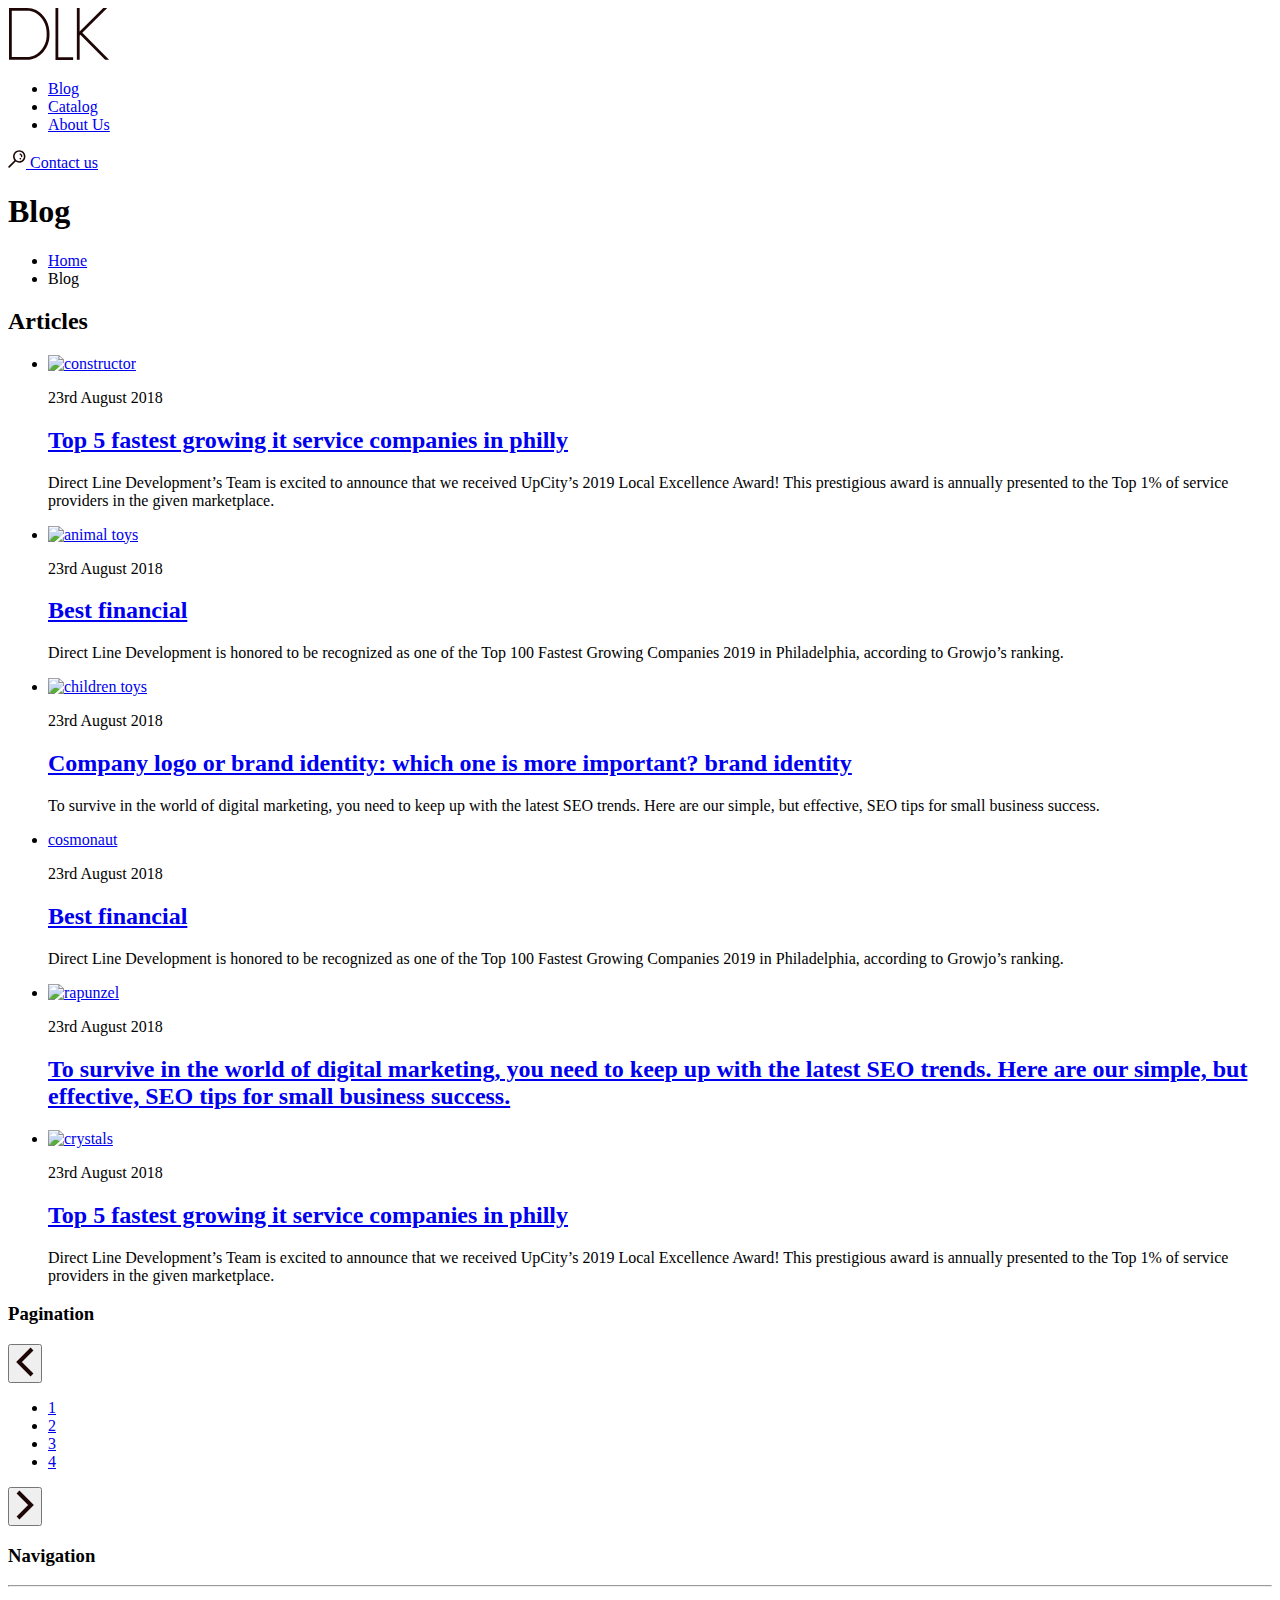
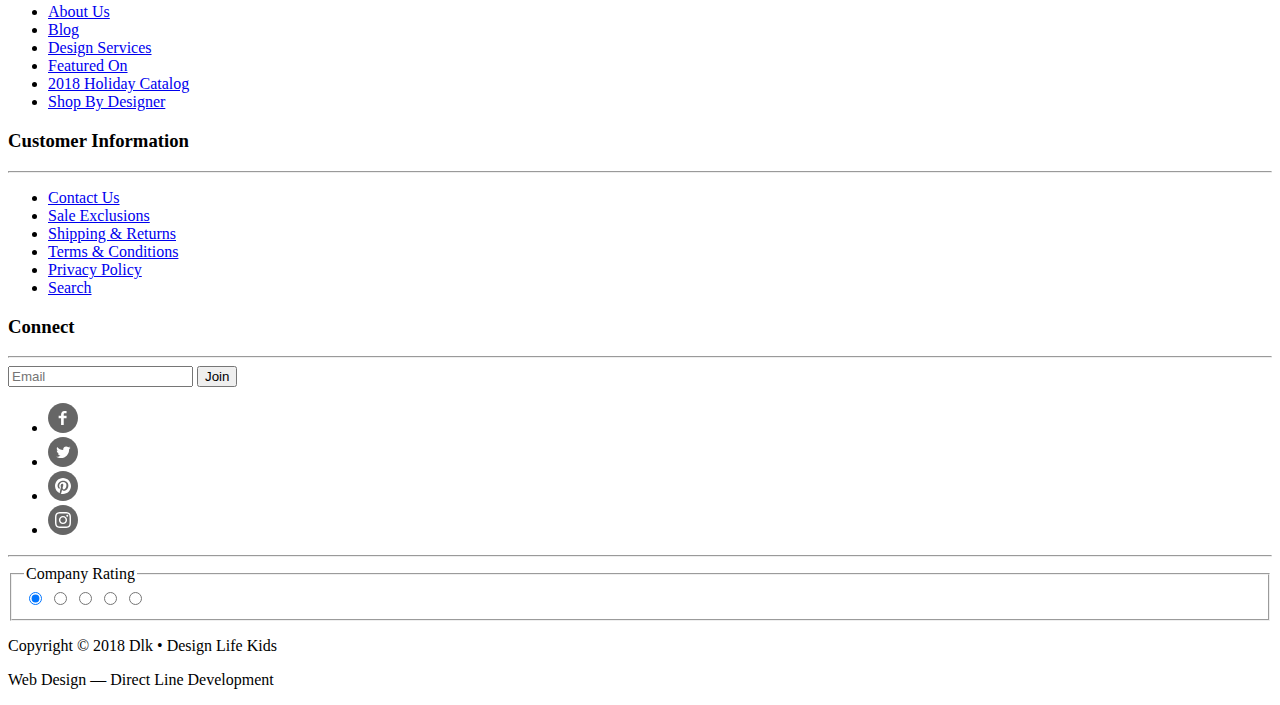
==== pages/blog.html @ 7eba1610 "дз4" ====
<!DOCTYPE html>
<html lang="en">
  <head>
    <meta charset="UTF-8" />
    <meta http-equiv="X-UA-Compatible" content="IE=edge" />
    <title>Project</title>
  </head>
  <body>
    <header class="header">
      <a href="../index.html"> 
        <svg width="102" height="52" viewBox="0 0 102 52" fill="none" xmlns="http://www.w3.org/2000/svg">
        <path fill-rule="evenodd" clip-rule="evenodd" d="M0.997559 0H19.1259C32.1442 0 41.4377 12.3713 41.4377 24.0356V27.7332C41.4377 39.3974 32.1442 51.7689 19.1259 51.7689H0.997559V0ZM38.6487 24.0356C38.6487 13.5132 30.2391 2.77333 19.1259 2.77333H3.78653V48.9956H19.1259C30.2391 48.9956 38.6487 38.2557 38.6487 27.7333V24.0356Z" fill="#1E0606"/>
        <path d="M47.4805 0H50.2694V49.2267H65.144V52H47.4805V0Z" fill="#1E0606"/>
        <path d="M68.8626 0V51.7689H71.6516V27.3833L72.3362 26.7025L97.1676 51.7689H101.083L74.3083 24.7414L99.1893 0H95.2451L71.6516 23.4612V0H68.8626Z" fill="#1E0606"/>
        </svg>
      </a>
      <nav>
        <ul>
          <li>
            <a href="../pages/blog.html">Blog</a>
          </li>
          <li>
            <a href="../pages/catalog.html">Catalog</a>
          </li>
          <li>
            <a href="#">About Us</a>
          </li>
        </ul>
      </nav>
      <a href="#" class="search__btn" aria-label="search">
        <svg width="18" height="18" viewBox="0 0 18 18" fill="none" xmlns="http://www.w3.org/2000/svg">
          <path d="M11.2614 0.26001C7.83851 0.26001 5.05615 3.08001 5.05615 6.52001C5.05615 7.98001 5.55657 9.30002 6.37727 10.38L0.492277 16.32C0.151988 16.68 0.151988 17.24 0.492277 17.58C0.67243 17.76 0.892618 17.84 1.1128 17.84C1.35301 17.84 1.57319 17.76 1.75334 17.58L7.63834 11.62C8.65921 12.36 9.90026 12.78 11.2414 12.78C14.6643 12.78 17.4467 9.96001 17.4467 6.52001C17.4667 3.06001 14.6843 0.26001 11.2614 0.26001ZM11.2614 11.2C8.71926 11.2 6.65751 9.10001 6.65751 6.52001C6.65751 3.94001 8.71926 1.84001 11.2614 1.84001C13.8036 1.84001 15.8653 3.94001 15.8653 6.52001C15.8653 9.10001 13.8036 11.2 11.2614 11.2ZM14.364 6.60001C14.324 6.94001 14.0238 7.20001 13.6835 7.20001C13.6434 7.20001 13.6234 7.20001 13.5834 7.20001C13.2031 7.14001 12.9428 6.80001 12.9829 6.42001C13.123 5.38001 11.962 4.84001 11.902 4.82001C11.5617 4.66001 11.4015 4.24001 11.5617 3.90001C11.7218 3.56001 12.1221 3.40001 12.4825 3.54001C12.5625 3.56001 14.6443 4.52001 14.364 6.60001ZM12.9028 8.12001C13.0429 8.26001 13.143 8.48002 13.143 8.68002C13.143 8.90002 13.0629 9.10001 12.9028 9.24002C12.7627 9.38002 12.5425 9.48002 12.3423 9.48002C12.1422 9.48002 11.922 9.40001 11.7819 9.24002C11.6417 9.10001 11.5417 8.88002 11.5417 8.68002C11.5417 8.48002 11.6217 8.26001 11.7819 8.12001C11.922 7.98001 12.1422 7.88002 12.3423 7.88002C12.5425 7.88002 12.7427 7.96001 12.9028 8.12001Z" fill="#1E0606"/>
        </svg>
      </a>
      <a class="nav__contact" href="../pages/contactUs.html">Contact us</a>
    </header>
    <main>
      <section>
        <h1>Blog</h1>
        <ul class="">
          <li><a href="../index.html">Home</a></li>
          <li>Blog</li>
        </ul>
      </section>
    <section class="">
      <h2>Аrticles</h2>
      <ul>
        <li>
          <a href="#"><img src="../static/img/toyConstructor.jpg" alt="constructor"></a>
          <p>23rd August 2018</p>
          <a href="#"><h2>Top 5 fastest growing it service companies in philly</h2></a>
          <p>Direct Line Development’s Team is excited to announce that we received UpCity’s 2019 Local Excellence Award! This prestigious award is annually presented to the Top 1% of service providers in the given marketplace.</p>
        </li>
        <li>
          <a href="#"><img src="../static/img/animalToys.jpg" alt="animal toys"></a>
          <p>23rd August 2018</p>
          <a href="#"><h2>Best financial</h2></a>
          <p>Direct Line Development is honored to be recognized as one of the Top 100 Fastest Growing Companies 2019 in Philadelphia, according to Growjo’s ranking.</p>
        </li>
        <li>
          <a href="#"><img src="../static/img/childrenToys.jpg" alt="children toys"></a>
          <p>23rd August 2018</p>
          <a href="#"><h2>Company logo or brand identity: which one is more important? brand identity</h2></a>
          <p>To survive in the world of digital marketing, you need to keep up with the latest SEO trends. Here are our simple, but effective, SEO tips for small business success.</p>
        </li>
        <li>
          <a href="#"><img src="../static/img/cosmonautToys.jpg" alt="">cosmonaut</a>
          <p>23rd August 2018</p>
          <a href="#"><h2>Best financial</h2></a>
          <p>Direct Line Development is honored to be recognized as one of the Top 100 Fastest Growing Companies 2019 in Philadelphia, according to Growjo’s ranking.</p>
        </li>
        <li>
          <a href="#"><img src="../static/img/rapunzel.jpg" alt="rapunzel"></a>
          <p>23rd August 2018</p>
          <a href="#"><h2>To survive in the world of digital marketing, you need to keep up with the latest SEO trends. Here are our simple, but effective, SEO tips for small business success.</h2></a>
          <p></p>
        </li>
        <li>
          <a href="#"><img src="../static/img/crystals.jpg" alt="crystals"></a>
          <p>23rd August 2018</p>
          <a href="#"><h2>Top 5 fastest growing it service companies in philly</h2></a>
          <p>Direct Line Development’s Team is excited to announce that we received UpCity’s 2019 Local Excellence Award! This prestigious award is annually presented to the Top 1% of service providers in the given marketplace.</p>
        </li>
      </ul>
    </section>
    <section class="pagination">
      <h3>Pagination</h3>
      <button type="button">
        <svg
          height="30"
          viewBox="0 0 18 30"
          fill="none" xmlns="http://www.w3.org/2000/svg">
          <path d="M16 2L3 15L16 28" stroke="#1E0606" stroke-width="4" />
        </svg>
      </button>
      <ul>
        <li><a href="#">1</a></li>
        <li><a href="#">2</a></li>
        <li><a href="#">3</a></li>
        <li><a href="#">4</a></li>
      </ul>
      <button type="button">
        <svg
          width="18"
          height="30"
          viewBox="0 0 18 30"
          fill="none"
          xmlns="http://www.w3.org/2000/svg">
          <path d="M2 2L15 15L2 28" stroke="#1E0606" stroke-width="4" />
        </svg>
      </button>
    </section>
    </main>
    <footer>
      <section>
        <h3>Navigation</h3>
        <hr />
        <ul>
          <li><a href="#">About Us</a></li>
          <li><a href="#">Blog</a></li>
          <li><a href="#">Design Services</a></li>
          <li><a href="#">Featured On</a></li>
          <li><a href="#">2018 Holiday Catalog</a></li>
          <li><a href="#">Shop By Designer</a></li>
        </ul>
      </section>
      <section>
        <h3>Customer Information</h3>
        <hr />
        <ul>
          <li><a href="#">Contact Us</a></li>
          <li><a href="#">Sale Exclusions</a></li>
          <li><a href="#">Shipping & Returns</a></li>
          <li><a href="#">Terms & Conditions</a></li>
          <li><a href="#">Privacy Policy</a></li>
          <li><a href="#">Search</a></li>
        </ul>
      </section>
      <section>
        <h3>Connect</h3>
        <hr />
        <form action="#">
          <input type="text" placeholder="Email" />
          <input type="submit" value="Join" />
        </form>
        <ul>
          <li>
            <a href="https://facebook.com/">
              <svg width="30" height="30" viewBox="0 0 30 30" fill="none" xmlns="http://www.w3.org/2000/svg">
              <path fill-rule="evenodd" clip-rule="evenodd" d="M0 15C0 6.71573 6.71573 0 15 0C23.2843 0 30 6.71573 30 15C30 23.2843 23.2843 30 15 30C6.71573 30 0 23.2843 0 15Z" fill="#666666"/>
              <path fill-rule="evenodd" clip-rule="evenodd" d="M18.5527 10.3672H16.2967C16.0307 10.3672 15.7337 10.7172 15.7337 11.1852V12.8142H18.5527V15.1352H15.7337V22.1052H13.0707V15.1352H10.6577V12.8142H13.0707V11.4472C13.0707 9.48823 14.4317 7.89423 16.2967 7.89423H18.5527V10.3672Z" fill="white"/>
            </svg>
            </a>
          </li>
          <li>
            <a href="https://twitter.com/">
              <svg width="30" height="30" viewBox="0 0 30 30" fill="none" xmlns="http://www.w3.org/2000/svg">
              <path fill-rule="evenodd" clip-rule="evenodd" d="M0 15C0 6.71573 6.71573 0 15 0C23.2843 0 30 6.71573 30 15C30 23.2843 23.2843 30 15 30C6.71573 30 0 23.2843 0 15Z" fill="#666666"/>
              <path fill-rule="evenodd" clip-rule="evenodd" d="M21.1006 12.2891C21.1056 12.4161 21.1096 12.5431 21.1096 12.6721C21.1096 16.5761 18.1366 21.0781 12.7026 21.0781C11.0346 21.0781 9.48058 20.5881 8.17358 19.7501C8.40658 19.7771 8.64158 19.7911 8.87958 19.7911C10.2636 19.7911 11.5376 19.3181 12.5486 18.5251C11.2556 18.5021 10.1656 17.6481 9.78758 16.4751C9.96858 16.5101 10.1546 16.5271 10.3446 16.5271C10.6136 16.5271 10.8746 16.4921 11.1226 16.4241C9.77158 16.1521 8.75158 14.9591 8.75158 13.5271V13.4901C9.15058 13.7111 9.60758 13.8441 10.0916 13.8591C9.29858 13.3301 8.77758 12.4261 8.77758 11.4001C8.77758 10.8591 8.92258 10.3521 9.17658 9.91612C10.6326 11.7031 12.8106 12.8791 15.2656 13.0021C15.2156 12.7851 15.1906 12.5601 15.1906 12.3281C15.1906 10.6971 16.5126 9.37512 18.1446 9.37512C18.9936 9.37512 19.7616 9.73212 20.2996 10.3071C20.9736 10.1761 21.6056 9.93012 22.1766 9.59012C21.9556 10.2811 21.4886 10.8591 20.8766 11.2251C21.4746 11.1541 22.0446 10.9961 22.5756 10.7601C22.1776 11.3521 21.6776 11.8731 21.1006 12.2891Z" fill="white"/>
            </svg>
              </a>
          </li>
          <li>
            <a href="https://ru.pinterest.com/">
              <svg width="30" height="30" viewBox="0 0 30 30" fill="none" xmlns="http://www.w3.org/2000/svg">
              <path fill-rule="evenodd" clip-rule="evenodd" d="M0 15C0 6.71573 6.71573 0 15 0C23.2843 0 30 6.71573 30 15C30 23.2843 23.2843 30 15 30C6.71573 30 0 23.2843 0 15Z" fill="#666666"/>
              <path fill-rule="evenodd" clip-rule="evenodd" d="M15.0005 7C10.5825 7 7 10.5816 7 15.0005C7 18.2754 8.97001 21.0902 11.7896 22.3273C11.767 21.7694 11.7858 21.0977 11.9279 20.49C12.0821 19.8408 12.9571 16.1313 12.9571 16.1313C12.9571 16.1313 12.7021 15.6205 12.7021 14.865C12.7021 13.6796 13.3898 12.7943 14.245 12.7943C14.9722 12.7943 15.3241 13.3409 15.3241 13.9957C15.3241 14.7267 14.8575 15.8208 14.6176 16.8341C14.4172 17.6836 15.0428 18.3751 15.8801 18.3751C17.3957 18.3751 18.4165 16.4286 18.4165 14.1218C18.4165 12.3691 17.2358 11.0567 15.088 11.0567C12.6617 11.0567 11.1498 12.8658 11.1498 14.8866C11.1498 15.5847 11.3549 16.0758 11.6767 16.4559C11.8253 16.6318 11.8451 16.7014 11.7914 16.9027C11.7538 17.0486 11.6654 17.4042 11.6287 17.5444C11.5751 17.7466 11.4114 17.82 11.2288 17.7448C10.1102 17.2885 9.58999 16.0645 9.58999 14.6881C9.58999 12.4161 11.5064 9.68972 15.3072 9.68972C18.3619 9.68972 20.3724 11.9015 20.3724 14.2732C20.3724 17.4117 18.6282 19.7562 16.0551 19.7562C15.1924 19.7562 14.3795 19.2895 14.1011 18.7599C14.1011 18.7599 13.6363 20.6029 13.5385 20.9585C13.3691 21.5747 13.037 22.1919 12.7332 22.6717C13.4529 22.8843 14.213 23 15.0005 23C19.4184 23 23 19.4184 23 15.0005C23 10.5816 19.4184 7 15.0005 7Z" fill="white"/>
            </svg>
              </a>
          </li>
          <li>
            <a href="https://instagram.com/">
              <svg width="30" height="30" viewBox="0 0 30 30" fill="none" xmlns="http://www.w3.org/2000/svg">
              <path fill-rule="evenodd" clip-rule="evenodd" d="M0 15C0 6.71573 6.71573 0 15 0C23.2843 0 30 6.71573 30 15C30 23.2843 23.2843 30 15 30C6.71573 30 0 23.2843 0 15Z" fill="#666666"/>
              <path fill-rule="evenodd" clip-rule="evenodd" d="M15 7C12.8273 7 12.5549 7.0092 11.7016 7.04813C10.8501 7.08697 10.2686 7.22223 9.7597 7.42C9.23363 7.62443 8.7875 7.89797 8.3427 8.3427C7.89797 8.7875 7.62443 9.23363 7.42 9.7597C7.22223 10.2686 7.08697 10.8501 7.04813 11.7016C7.0092 12.5549 7 12.8273 7 15C7 17.1727 7.0092 17.4451 7.04813 18.2984C7.08697 19.1499 7.22223 19.7314 7.42 20.2403C7.62443 20.7664 7.89797 21.2125 8.3427 21.6573C8.7875 22.102 9.23363 22.3756 9.7597 22.58C10.2686 22.7778 10.8501 22.913 11.7016 22.9519C12.5549 22.9908 12.8273 23 15 23C17.1727 23 17.4451 22.9908 18.2984 22.9519C19.1499 22.913 19.7314 22.7778 20.2403 22.58C20.7664 22.3756 21.2125 22.102 21.6573 21.6573C22.102 21.2125 22.3756 20.7664 22.58 20.2403C22.7778 19.7314 22.913 19.1499 22.9519 18.2984C22.9908 17.4451 23 17.1727 23 15C23 12.8273 22.9908 12.5549 22.9519 11.7016C22.913 10.8501 22.7778 10.2686 22.58 9.7597C22.3756 9.23363 22.102 8.7875 21.6573 8.3427C21.2125 7.89797 20.7664 7.62443 20.2403 7.42C19.7314 7.22223 19.1499 7.08697 18.2984 7.04813C17.4451 7.0092 17.1727 7 15 7ZM15 8.44143C17.1361 8.44143 17.3891 8.4496 18.2327 8.4881C19.0127 8.52367 19.4363 8.65397 19.7182 8.76353C20.0916 8.90867 20.3581 9.08203 20.638 9.362C20.918 9.6419 21.0913 9.9084 21.2365 10.2818C21.346 10.5637 21.4763 10.9873 21.5119 11.7673C21.5504 12.6109 21.5586 12.8639 21.5586 15C21.5586 17.1361 21.5504 17.3891 21.5119 18.2327C21.4763 19.0127 21.346 19.4363 21.2365 19.7182C21.0913 20.0916 20.918 20.3581 20.638 20.638C20.3581 20.918 20.0916 21.0913 19.7182 21.2365C19.4363 21.346 19.0127 21.4763 18.2327 21.5119C17.3892 21.5504 17.1363 21.5586 15 21.5586C12.8637 21.5586 12.6108 21.5504 11.7673 21.5119C10.9873 21.4763 10.5637 21.346 10.2818 21.2365C9.9084 21.0913 9.64193 20.918 9.36197 20.638C9.08207 20.3581 8.90867 20.0916 8.76353 19.7182C8.65397 19.4363 8.52367 19.0127 8.4881 18.2327C8.4496 17.3891 8.44143 17.1361 8.44143 15C8.44143 12.8639 8.4496 12.6109 8.4881 11.7673C8.52367 10.9873 8.65397 10.5637 8.76353 10.2818C8.90867 9.9084 9.08203 9.6419 9.36197 9.362C9.64193 9.08203 9.9084 8.90867 10.2818 8.76353C10.5637 8.65397 10.9873 8.52367 11.7673 8.4881C12.6109 8.4496 12.8639 8.44143 15 8.44143ZM10.8919 15C10.8919 12.7311 12.7311 10.8919 15 10.8919C17.2689 10.8919 19.1081 12.7311 19.1081 15C19.1081 17.2689 17.2689 19.1081 15 19.1081C12.7311 19.1081 10.8919 17.2689 10.8919 15ZM15 17.6667C13.5272 17.6667 12.3333 16.4728 12.3333 15C12.3333 13.5272 13.5272 12.3333 15 12.3333C16.4728 12.3333 17.6667 13.5272 17.6667 15C17.6667 16.4728 16.4728 17.6667 15 17.6667ZM19.2704 11.6896C19.8006 11.6896 20.2304 11.2598 20.2304 10.7296C20.2304 10.1994 19.8006 9.76957 19.2704 9.76957C18.7402 9.76957 18.3104 10.1994 18.3104 10.7296C18.3104 11.2598 18.7402 11.6896 19.2704 11.6896Z" fill="white"/>
            </svg>
              </a>
          </li>
        </ul>
      </section>
      <hr />
      <div>
        <fieldset class="rating"> 
        <legend>Company Rating</legend> 
        <input class="rating_input" type="radio" name="rating" id="rating-1" value="1"  checked>
        <label class="rating_star" for="rating-1" aria-label="ужасно"></label>

        <input class="rating_input" type="radio" name="rating" id="rating-2" value="2" >
        <label class="rating_star" for="rating-2" aria-label="плохо"></label>

        <input class="rating_input" type="radio" name="rating" id="rating-3" value="3" >
        <label class="rating_star" for="rating-3" aria-label="нормально"></label>

        <input class="rating_input" type="radio" name="rating" id="rating-4" value="4">
        <label class="rating_star" for="rating-4" aria-label="хорошо"></label>

        <input class="rating_input" type="radio" name="rating" id="rating-5" value="5">
        <label class="rating_star" for="rating-5" aria-label="отлично"></label>
      </fieldset>

        <p>Copyright © 2018 Dlk • Design Life Kids</p>
        <p>Web Design — Direct Line Development</p>
      </div>
    </footer>

  </body>
</html>
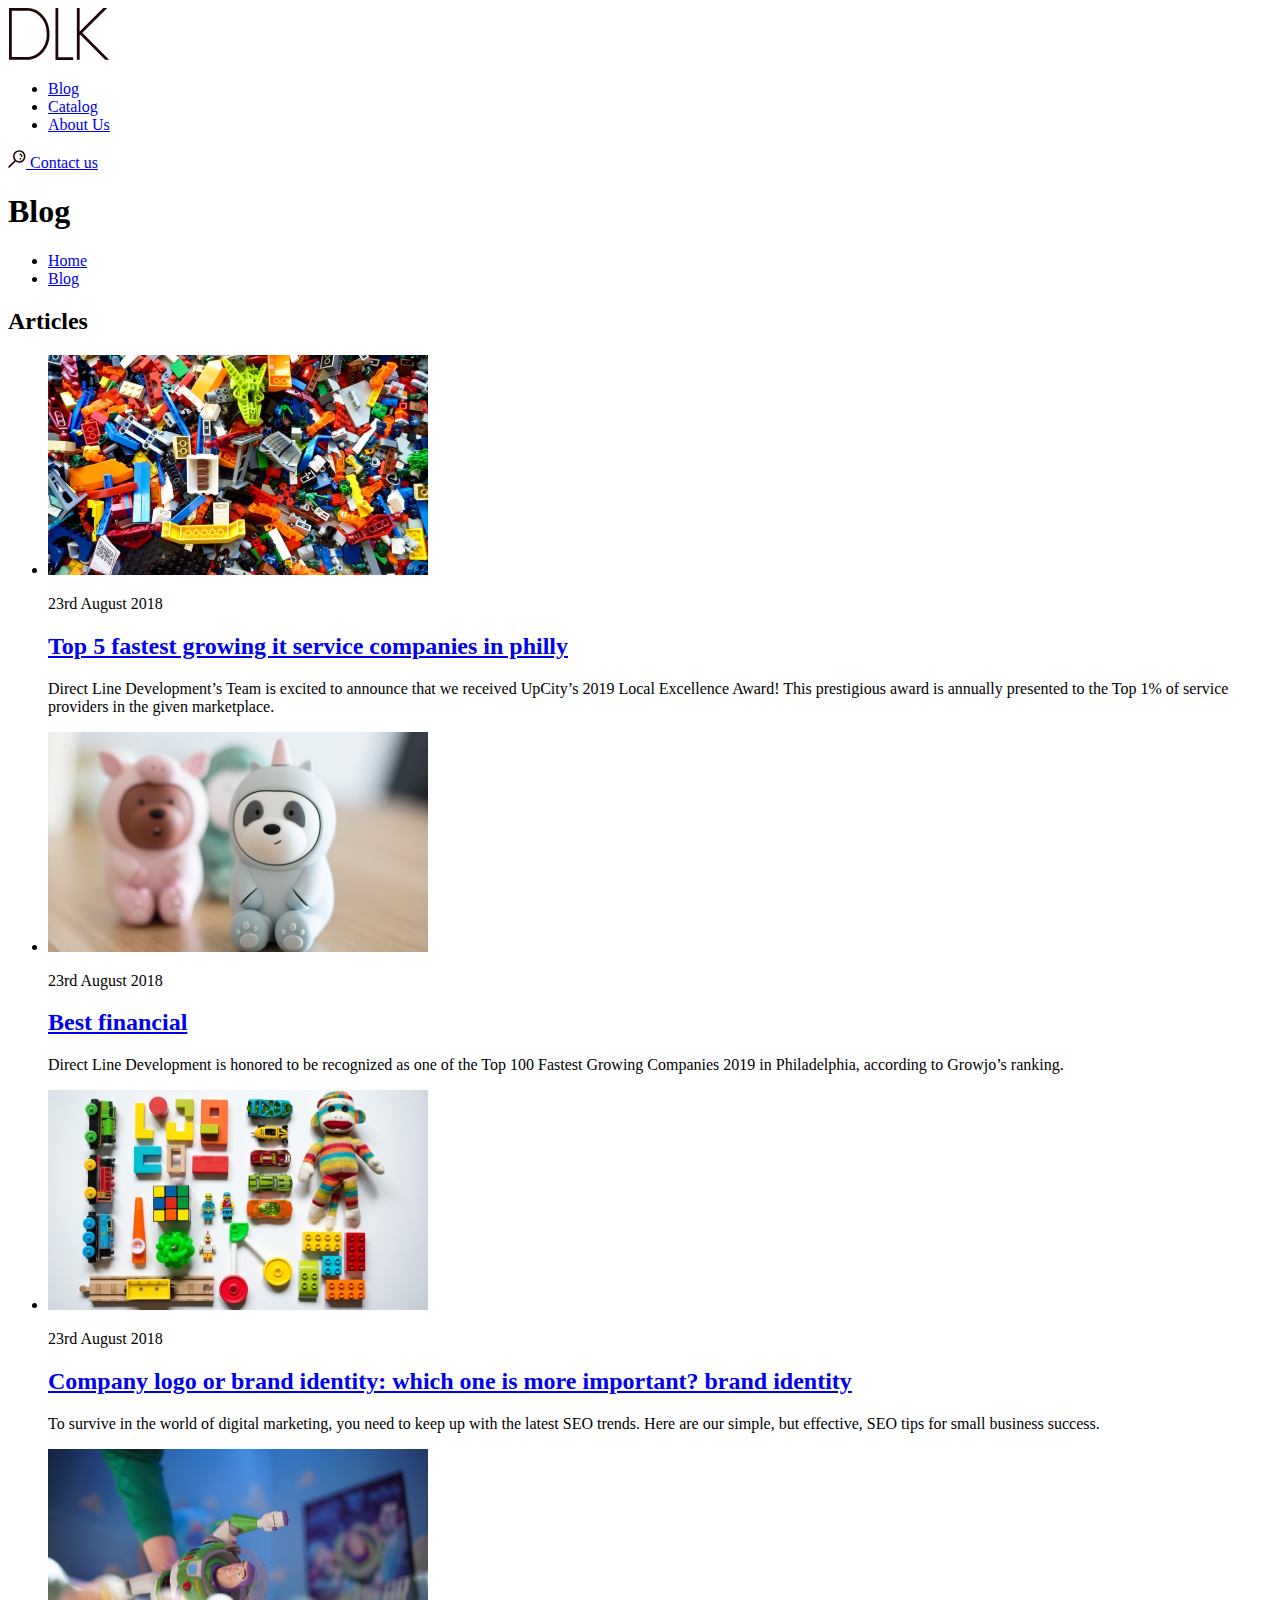
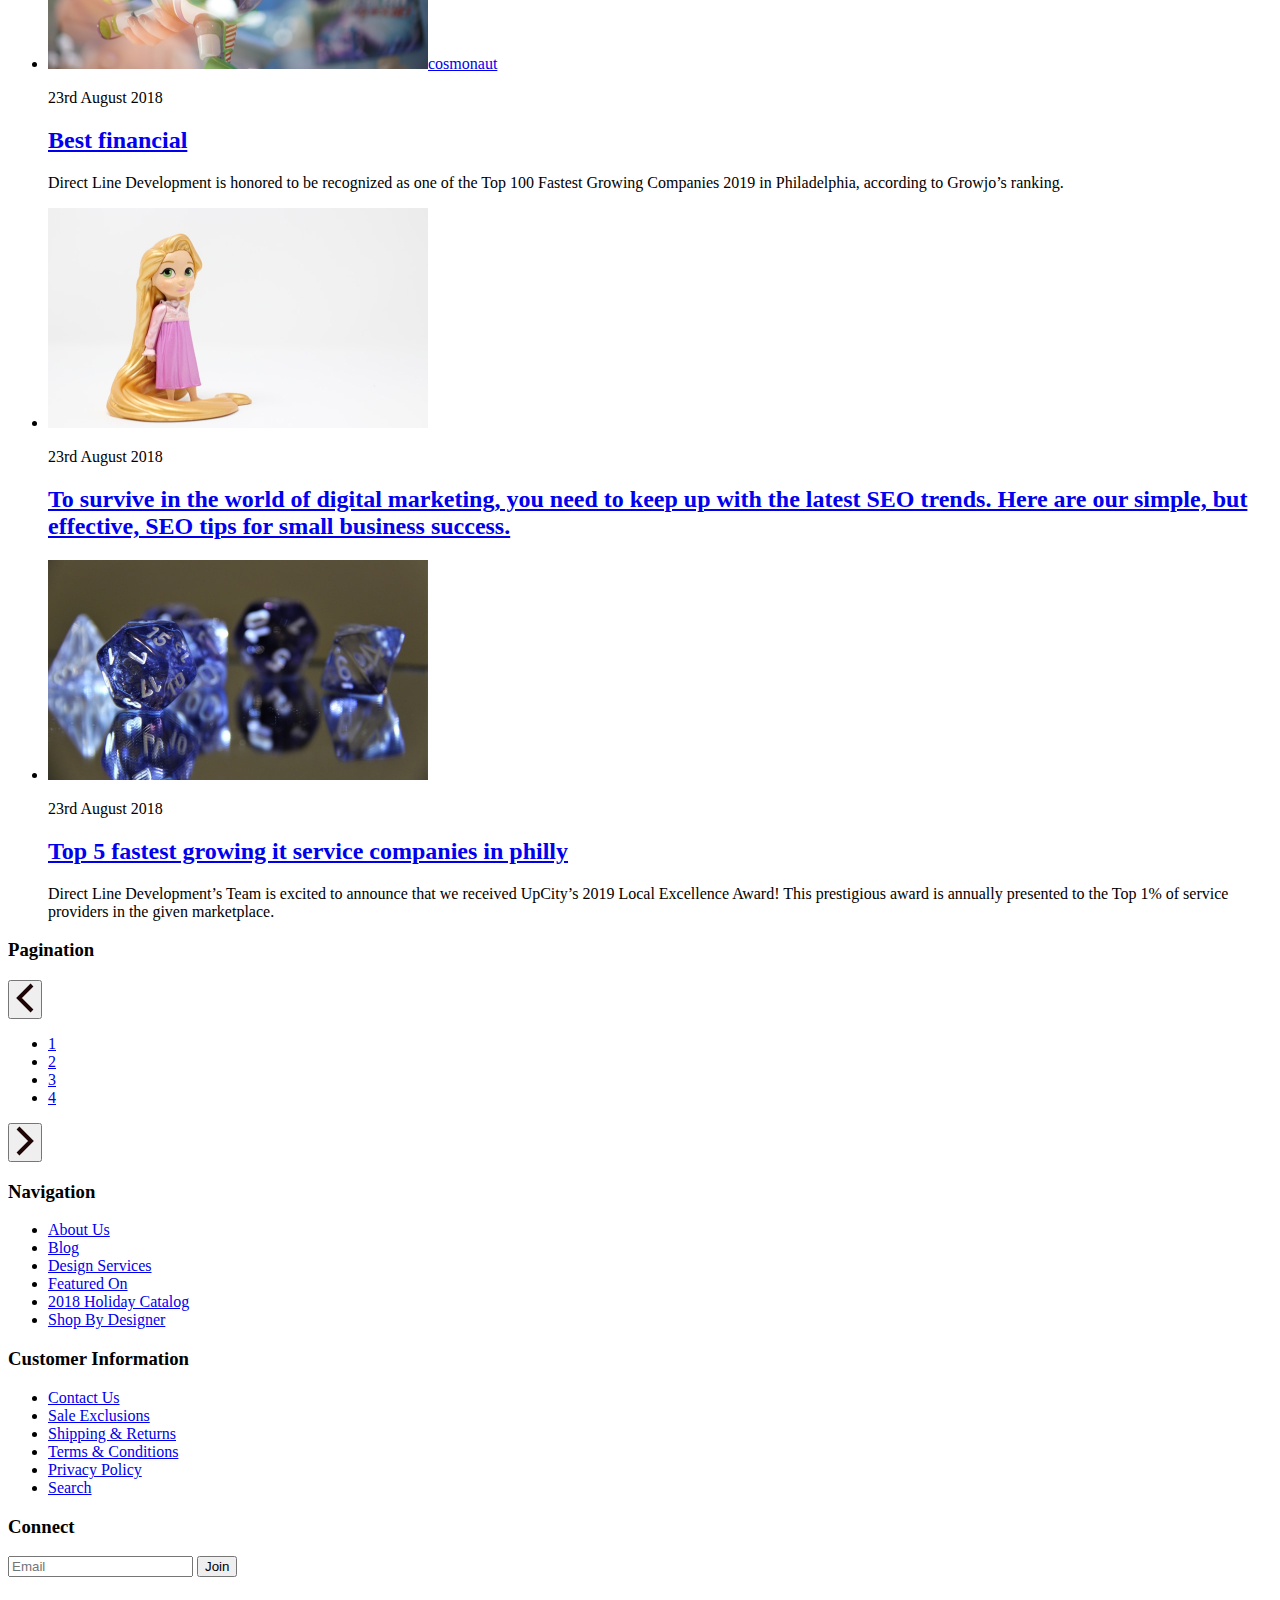
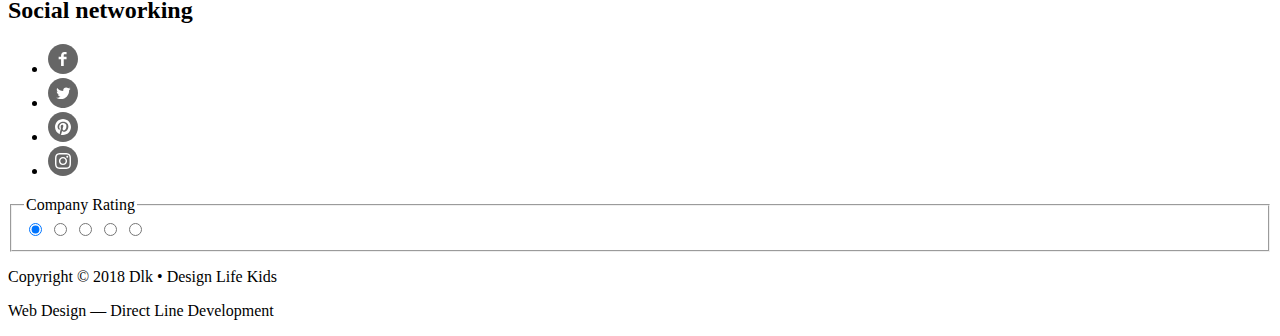
==== commit a10169a3: "Merge pull request #6 from krisPosashkova/main" ====
--- a/pages/blog.html
+++ b/pages/blog.html
@@ -39,7 +39,7 @@
         <h1>Blog</h1>
         <ul class="">
           <li><a href="../index.html">Home</a></li>
-          <li>Blog</li>
+          <li><a href="../pages/blog.html">Blog</a></li>
         </ul>
       </section>
     <section class="">
@@ -114,7 +114,6 @@
     <footer>
       <section>
         <h3>Navigation</h3>
-        <hr />
         <ul>
           <li><a href="#">About Us</a></li>
           <li><a href="#">Blog</a></li>
@@ -126,7 +125,6 @@
       </section>
       <section>
         <h3>Customer Information</h3>
-        <hr />
         <ul>
           <li><a href="#">Contact Us</a></li>
           <li><a href="#">Sale Exclusions</a></li>
@@ -138,11 +136,13 @@
       </section>
       <section>
         <h3>Connect</h3>
-        <hr />
         <form action="#">
           <input type="text" placeholder="Email" />
-          <input type="submit" value="Join" />
+          <button type="submit" name="submit_button" value="Join">Join</button>
         </form>
+      </section>
+      <section>
+        <h2>Social networking</h2>
         <ul>
           <li>
             <a href="https://facebook.com/">
@@ -178,7 +178,6 @@
           </li>
         </ul>
       </section>
-      <hr />
       <div>
         <fieldset class="rating"> 
         <legend>Company Rating</legend> 
@@ -197,11 +196,9 @@
         <input class="rating_input" type="radio" name="rating" id="rating-5" value="5">
         <label class="rating_star" for="rating-5" aria-label="отлично"></label>
       </fieldset>
-
         <p>Copyright © 2018 Dlk • Design Life Kids</p>
         <p>Web Design — Direct Line Development</p>
       </div>
     </footer>
-
   </body>
 </html>
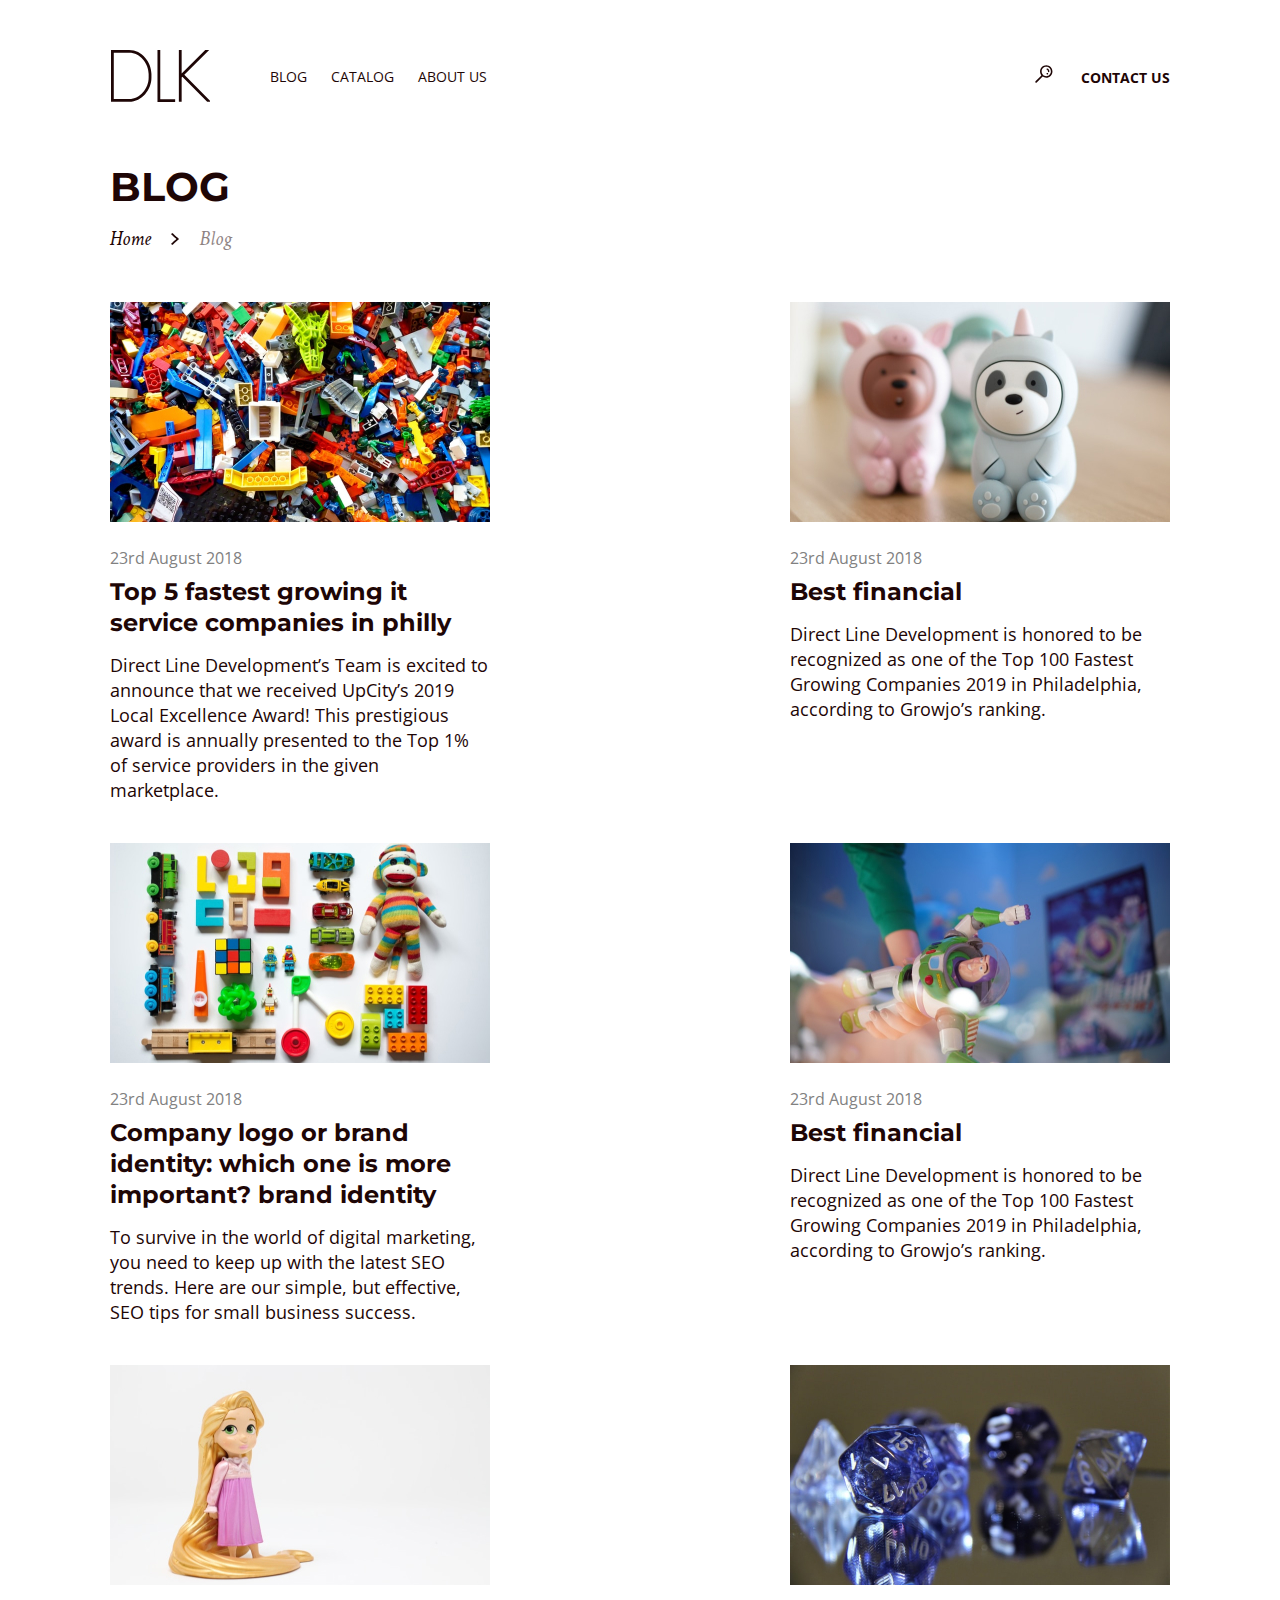
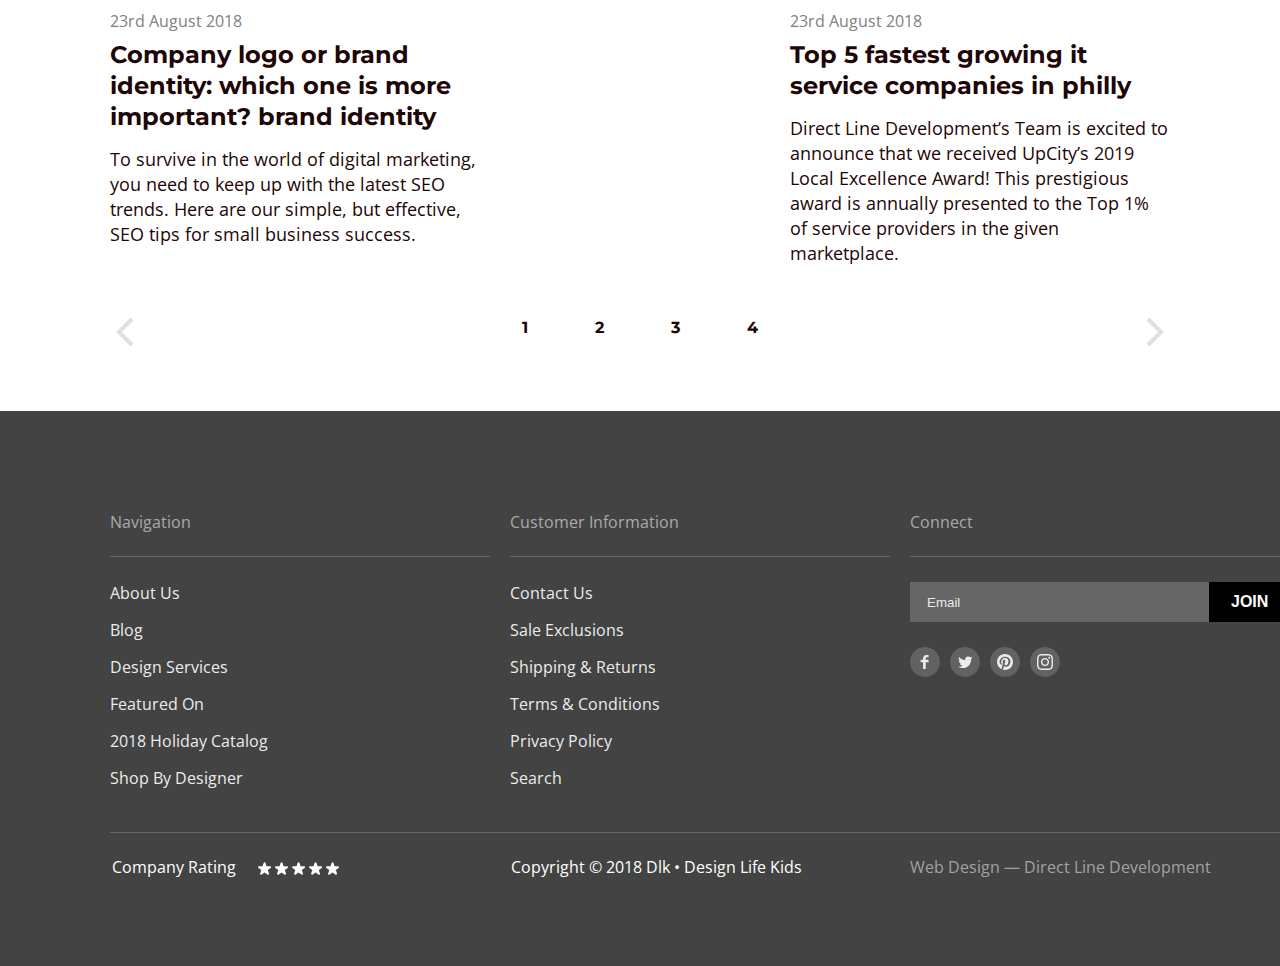
==== commit ff5fb1cd: "Дз8" ====
--- a/pages/blog.html
+++ b/pages/blog.html
@@ -1,204 +1,276 @@
 <!DOCTYPE html>
 <html lang="en">
-  <head>
-    <meta charset="UTF-8" />
-    <meta http-equiv="X-UA-Compatible" content="IE=edge" />
-    <title>Project</title>
-  </head>
-  <body>
-    <header class="header">
-      <a href="../index.html"> 
-        <svg width="102" height="52" viewBox="0 0 102 52" fill="none" xmlns="http://www.w3.org/2000/svg">
-        <path fill-rule="evenodd" clip-rule="evenodd" d="M0.997559 0H19.1259C32.1442 0 41.4377 12.3713 41.4377 24.0356V27.7332C41.4377 39.3974 32.1442 51.7689 19.1259 51.7689H0.997559V0ZM38.6487 24.0356C38.6487 13.5132 30.2391 2.77333 19.1259 2.77333H3.78653V48.9956H19.1259C30.2391 48.9956 38.6487 38.2557 38.6487 27.7333V24.0356Z" fill="#1E0606"/>
-        <path d="M47.4805 0H50.2694V49.2267H65.144V52H47.4805V0Z" fill="#1E0606"/>
-        <path d="M68.8626 0V51.7689H71.6516V27.3833L72.3362 26.7025L97.1676 51.7689H101.083L74.3083 24.7414L99.1893 0H95.2451L71.6516 23.4612V0H68.8626Z" fill="#1E0606"/>
-        </svg>
-      </a>
-      <nav>
-        <ul>
-          <li>
-            <a href="../pages/blog.html">Blog</a>
-          </li>
-          <li>
-            <a href="../pages/catalog.html">Catalog</a>
-          </li>
-          <li>
-            <a href="#">About Us</a>
-          </li>
+<head>
+  <meta charset="UTF-8" />
+  <meta http-equiv="X-UA-Compatible" content="IE=edge" />
+  <link rel="preconnect" href="https://fonts.googleapis.com" />
+  <link rel="preconnect" href="https://fonts.gstatic.com" crossorigin />
+  <link
+    href="https://fonts.googleapis.com/css2?family=Crimson+Text:ital@1&family=Montserrat:wght@200;700&family=Open+Sans:wght@400;700&display=swap"
+    rel="stylesheet" />
+  <link rel="stylesheet" href="./style/normalize.css" />
+  <link rel="stylesheet" href="../style/blog.css" />
+  <link rel="stylesheet" href="../style/common.css" />
+  <title>Project</title>
+</head>
+<body>
+  <header class="header">
+    <div class="container">
+      <div class="header__inner">
+        <div class="nav__wrapper">
+          <a class="logo" href="../index.html">
+            <svg width="100" height="52" viewBox="0 0 100 52" fill="none" xmlns="http://www.w3.org/2000/svg">
+              <path fill-rule="evenodd" clip-rule="evenodd"
+                d="M0.997559 0H19.1259C32.1442 0 41.4377 12.3713 41.4377 24.0356V27.7332C41.4377 39.3974 32.1442 51.7689 19.1259 51.7689H0.997559V0ZM38.6487 24.0356C38.6487 13.5132 30.2391 2.77333 19.1259 2.77333H3.78653V48.9956H19.1259C30.2391 48.9956 38.6487 38.2557 38.6487 27.7333V24.0356Z"
+                fill="#1E0606" />
+              <path d="M47.4805 0H50.2694V49.2267H65.144V52H47.4805V0Z" fill="#1E0606" />
+              <path
+                d="M68.8626 0V51.7689H71.6516V27.3833L72.3362 26.7025L97.1676 51.7689H101.083L74.3083 24.7414L99.1893 0H95.2451L71.6516 23.4612V0H68.8626Z"
+                fill="#1E0606" />
+            </svg>
+          </a>
+          <nav class="nav">
+            <ul class="nav__list">
+              <li class="nav__list_item">
+                <a class="nav__list_link" href="../pages/blog.html">Blog</a>
+              </li>
+              <li class="nav__list_item">
+                <a class="nav__list_link" href="../pages/catalog.html">Catalog</a>
+              </li>
+              <li class="nav__list_item">
+                <a class="nav__list_link" href="#">About Us</a>
+              </li>
+            </ul>
+          </nav>
+        </div>
+        <div class="contact__wrapper">
+          <a class="search__btn" href="#" aria-label="search">
+            <svg width="18" height="18" viewBox="0 0 18 18" fill="none" xmlns="http://www.w3.org/2000/svg">
+              <path
+                d="M11.2614 0.26001C7.83851 0.26001 5.05615 3.08001 5.05615 6.52001C5.05615 7.98001 5.55657 9.30002 6.37727 10.38L0.492277 16.32C0.151988 16.68 0.151988 17.24 0.492277 17.58C0.67243 17.76 0.892618 17.84 1.1128 17.84C1.35301 17.84 1.57319 17.76 1.75334 17.58L7.63834 11.62C8.65921 12.36 9.90026 12.78 11.2414 12.78C14.6643 12.78 17.4467 9.96001 17.4467 6.52001C17.4667 3.06001 14.6843 0.26001 11.2614 0.26001ZM11.2614 11.2C8.71926 11.2 6.65751 9.10001 6.65751 6.52001C6.65751 3.94001 8.71926 1.84001 11.2614 1.84001C13.8036 1.84001 15.8653 3.94001 15.8653 6.52001C15.8653 9.10001 13.8036 11.2 11.2614 11.2ZM14.364 6.60001C14.324 6.94001 14.0238 7.20001 13.6835 7.20001C13.6434 7.20001 13.6234 7.20001 13.5834 7.20001C13.2031 7.14001 12.9428 6.80001 12.9829 6.42001C13.123 5.38001 11.962 4.84001 11.902 4.82001C11.5617 4.66001 11.4015 4.24001 11.5617 3.90001C11.7218 3.56001 12.1221 3.40001 12.4825 3.54001C12.5625 3.56001 14.6443 4.52001 14.364 6.60001ZM12.9028 8.12001C13.0429 8.26001 13.143 8.48002 13.143 8.68002C13.143 8.90002 13.0629 9.10001 12.9028 9.24002C12.7627 9.38002 12.5425 9.48002 12.3423 9.48002C12.1422 9.48002 11.922 9.40001 11.7819 9.24002C11.6417 9.10001 11.5417 8.88002 11.5417 8.68002C11.5417 8.48002 11.6217 8.26001 11.7819 8.12001C11.922 7.98001 12.1422 7.88002 12.3423 7.88002C12.5425 7.88002 12.7427 7.96001 12.9028 8.12001Z"
+                fill="#1E0606" />
+            </svg>
+          </a>
+          <a class="contact__us" href="../pages/contactUs.html">Contact us</a>
+        </div>
+      </div>
+    </div>
+  </header>
+  <main>
+    <section class="section__breadcrumbs">
+      <div class="container">
+        <h1>Blog</h1>
+        <ul class="breadcrumbs subtitle">
+          <li class="breadcrumbs__list_item"><a class="breadcrumbs__list_link" href="../index.html">Home</a></li>
+          <li class="breadcrumbs__list_item"><img src="../static/img/breadcrumbs.png" alt="next"></li>
+          <li class="breadcrumbs__list_item"><a class="breadcrumbs__list_link" href="../pages/blog.html">Blog</a></li>
         </ul>
-      </nav>
-      <a href="#" class="search__btn" aria-label="search">
-        <svg width="18" height="18" viewBox="0 0 18 18" fill="none" xmlns="http://www.w3.org/2000/svg">
-          <path d="M11.2614 0.26001C7.83851 0.26001 5.05615 3.08001 5.05615 6.52001C5.05615 7.98001 5.55657 9.30002 6.37727 10.38L0.492277 16.32C0.151988 16.68 0.151988 17.24 0.492277 17.58C0.67243 17.76 0.892618 17.84 1.1128 17.84C1.35301 17.84 1.57319 17.76 1.75334 17.58L7.63834 11.62C8.65921 12.36 9.90026 12.78 11.2414 12.78C14.6643 12.78 17.4467 9.96001 17.4467 6.52001C17.4667 3.06001 14.6843 0.26001 11.2614 0.26001ZM11.2614 11.2C8.71926 11.2 6.65751 9.10001 6.65751 6.52001C6.65751 3.94001 8.71926 1.84001 11.2614 1.84001C13.8036 1.84001 15.8653 3.94001 15.8653 6.52001C15.8653 9.10001 13.8036 11.2 11.2614 11.2ZM14.364 6.60001C14.324 6.94001 14.0238 7.20001 13.6835 7.20001C13.6434 7.20001 13.6234 7.20001 13.5834 7.20001C13.2031 7.14001 12.9428 6.80001 12.9829 6.42001C13.123 5.38001 11.962 4.84001 11.902 4.82001C11.5617 4.66001 11.4015 4.24001 11.5617 3.90001C11.7218 3.56001 12.1221 3.40001 12.4825 3.54001C12.5625 3.56001 14.6443 4.52001 14.364 6.60001ZM12.9028 8.12001C13.0429 8.26001 13.143 8.48002 13.143 8.68002C13.143 8.90002 13.0629 9.10001 12.9028 9.24002C12.7627 9.38002 12.5425 9.48002 12.3423 9.48002C12.1422 9.48002 11.922 9.40001 11.7819 9.24002C11.6417 9.10001 11.5417 8.88002 11.5417 8.68002C11.5417 8.48002 11.6217 8.26001 11.7819 8.12001C11.922 7.98001 12.1422 7.88002 12.3423 7.88002C12.5425 7.88002 12.7427 7.96001 12.9028 8.12001Z" fill="#1E0606"/>
-        </svg>
-      </a>
-      <a class="nav__contact" href="../pages/contactUs.html">Contact us</a>
-    </header>
-    <main>
-      <section>
-        <h1>Blog</h1>
-        <ul class="">
-          <li><a href="../index.html">Home</a></li>
-          <li><a href="../pages/blog.html">Blog</a></li>
+      </div>
+    </section>
+    <section class="posts">
+      <div class="container">
+        <div class="posts__wrapper">
+          <h2>Posts</h2>
+          <ul class="posts__list">
+            <li class="posts__list_item">
+              <img class="posts__list_img" src="../static/img/toyConstructor.jpg" alt="constructor">
+              <p class="data__post">23rd August 2018</p>
+              <a class="posts__list_link" href="#">
+                <h3 class="name__post">Top 5 fastest growing it service companies in philly</h3>
+              </a>
+              <p class="text__post">Direct Line Development’s Team is excited to announce that we received UpCity’s 2019
+                Local Excellence Award! This prestigious award is annually presented to the Top 1% of service providers
+                in the given marketplace.</p>
+            </li>
+            <li class="posts__list_item">
+              <img class="posts__list_img" src="../static/img/animalToys.jpg" alt="animal toys">
+              <p class="data__post">23rd August 2018</p>
+              <a class="posts__list_link" href="#">
+                <h3 class="name__post">Best financial</h3>
+              </a>
+              <p class="text__post">Direct Line Development is honored to be recognized as one of the Top 100 Fastest
+                Growing Companies 2019 in Philadelphia, according to Growjo’s ranking.</p>
+            </li>
+            <li class="posts__list_item">
+              <img class="posts__list_img" src="../static/img/childrenToys.jpg" alt="children toys">
+              <p class="data__post">23rd August 2018</p>
+              <a class="posts__list_link" href="#">
+                <h3 class="name__post">Company logo or brand identity: which one is more important? brand identity</h3>
+              </a>
+              <p class="text__post">To survive in the world of digital marketing, you need to keep up with the latest
+                SEO trends. Here are our simple, but effective, SEO tips for small business success.</p>
+            </li>
+            <li class="posts__list_item">
+              <img class="posts__list_img" src="../static/img/cosmonautToys.jpg" alt="cosmonaut">
+              <p class="data__post">23rd August 2018</p>
+              <a class="posts__list_link" href="#">
+                <h3 class="name__post">Best financial</h3>
+              </a>
+              <p class="text__post">Direct Line Development is honored to be recognized as one of the Top 100 Fastest
+                Growing Companies 2019 in Philadelphia, according to Growjo’s ranking.</p>
+            </li>
+            <li class="posts__list_item">
+              <img class="posts__list_img" src="../static/img/rapunzel.jpg" alt="rapunzel">
+              <p class="data__post">23rd August 2018</p>
+              <a class="posts__list_link" href="#">
+                <h3 class="name__post">Company logo or brand identity: which one is more important? brand identity</h3>
+              </a>
+              <p class="text__post">To survive in the world of digital marketing, you need to keep up with the latest
+                SEO trends. Here are our simple, but effective, SEO tips for small business success.</p>
+            </li>
+            <li class="posts__list_item">
+              <img class="posts__list_img" src="../static/img/crystals.jpg" alt="crystals">
+              <p class="data__post">23rd August 2018</p>
+              <a class="posts__list_link" href="#">
+                <h3 class="name__post">Top 5 fastest growing it service companies in philly</h3>
+              </a>
+              <p class="text__post">Direct Line Development’s Team is excited to announce that we received UpCity’s 2019
+                Local Excellence Award! This prestigious award is annually presented to the Top 1% of service providers
+                in the given marketplace.</p>
+            </li>
+          </ul>
+        </div>
+      </div>
+    </section>
+    <section class="pagination container">
+      <div class="pagination__wrapper">
+        <h3>Pagination</h3>
+        <button class="pagination__btn" type="button">
+          <svg width="18" height="30" viewBox="0 0 18 30" fill="none" xmlns="http://www.w3.org/2000/svg">
+            <path d="M16 2L3 15L16 28" stroke-width="4" />
+          </svg>
+        </button>
+        <ul class="pagination__list">
+          <li class="pagination__list_item"><a class="pagination__list_link" href="#">1</a></li>
+          <li class="pagination__list_item"><a class="pagination__list_link" href="#">2</a></li>
+          <li class="pagination__list_item"><a class="pagination__list_link" href="#">3</a></li>
+          <li class="pagination__list_item"><a class="pagination__list_link" href="#">4</a></li>
         </ul>
-      </section>
-    <section class="">
-      <h2>Аrticles</h2>
-      <ul>
-        <li>
-          <a href="#"><img src="../static/img/toyConstructor.jpg" alt="constructor"></a>
-          <p>23rd August 2018</p>
-          <a href="#"><h2>Top 5 fastest growing it service companies in philly</h2></a>
-          <p>Direct Line Development’s Team is excited to announce that we received UpCity’s 2019 Local Excellence Award! This prestigious award is annually presented to the Top 1% of service providers in the given marketplace.</p>
-        </li>
-        <li>
-          <a href="#"><img src="../static/img/animalToys.jpg" alt="animal toys"></a>
-          <p>23rd August 2018</p>
-          <a href="#"><h2>Best financial</h2></a>
-          <p>Direct Line Development is honored to be recognized as one of the Top 100 Fastest Growing Companies 2019 in Philadelphia, according to Growjo’s ranking.</p>
-        </li>
-        <li>
-          <a href="#"><img src="../static/img/childrenToys.jpg" alt="children toys"></a>
-          <p>23rd August 2018</p>
-          <a href="#"><h2>Company logo or brand identity: which one is more important? brand identity</h2></a>
-          <p>To survive in the world of digital marketing, you need to keep up with the latest SEO trends. Here are our simple, but effective, SEO tips for small business success.</p>
-        </li>
-        <li>
-          <a href="#"><img src="../static/img/cosmonautToys.jpg" alt="">cosmonaut</a>
-          <p>23rd August 2018</p>
-          <a href="#"><h2>Best financial</h2></a>
-          <p>Direct Line Development is honored to be recognized as one of the Top 100 Fastest Growing Companies 2019 in Philadelphia, according to Growjo’s ranking.</p>
-        </li>
-        <li>
-          <a href="#"><img src="../static/img/rapunzel.jpg" alt="rapunzel"></a>
-          <p>23rd August 2018</p>
-          <a href="#"><h2>To survive in the world of digital marketing, you need to keep up with the latest SEO trends. Here are our simple, but effective, SEO tips for small business success.</h2></a>
-          <p></p>
-        </li>
-        <li>
-          <a href="#"><img src="../static/img/crystals.jpg" alt="crystals"></a>
-          <p>23rd August 2018</p>
-          <a href="#"><h2>Top 5 fastest growing it service companies in philly</h2></a>
-          <p>Direct Line Development’s Team is excited to announce that we received UpCity’s 2019 Local Excellence Award! This prestigious award is annually presented to the Top 1% of service providers in the given marketplace.</p>
-        </li>
-      </ul>
+        <button class="pagination__btn" type="button">
+          <svg width="18" height="30" viewBox="0 0 18 30" fill="none" xmlns="http://www.w3.org/2000/svg">
+            <path d="M2 2L15 15L2 28" stroke-width="4" />
+          </svg>
+        </button>
+      </div>
     </section>
-    <section class="pagination">
-      <h3>Pagination</h3>
-      <button type="button">
-        <svg
-          height="30"
-          viewBox="0 0 18 30"
-          fill="none" xmlns="http://www.w3.org/2000/svg">
-          <path d="M16 2L3 15L16 28" stroke="#1E0606" stroke-width="4" />
-        </svg>
-      </button>
-      <ul>
-        <li><a href="#">1</a></li>
-        <li><a href="#">2</a></li>
-        <li><a href="#">3</a></li>
-        <li><a href="#">4</a></li>
-      </ul>
-      <button type="button">
-        <svg
-          width="18"
-          height="30"
-          viewBox="0 0 18 30"
-          fill="none"
-          xmlns="http://www.w3.org/2000/svg">
-          <path d="M2 2L15 15L2 28" stroke="#1E0606" stroke-width="4" />
-        </svg>
-      </button>
-    </section>
-    </main>
-    <footer>
-      <section>
-        <h3>Navigation</h3>
-        <ul>
-          <li><a href="#">About Us</a></li>
-          <li><a href="#">Blog</a></li>
-          <li><a href="#">Design Services</a></li>
-          <li><a href="#">Featured On</a></li>
-          <li><a href="#">2018 Holiday Catalog</a></li>
-          <li><a href="#">Shop By Designer</a></li>
-        </ul>
-      </section>
-      <section>
-        <h3>Customer Information</h3>
-        <ul>
-          <li><a href="#">Contact Us</a></li>
-          <li><a href="#">Sale Exclusions</a></li>
-          <li><a href="#">Shipping & Returns</a></li>
-          <li><a href="#">Terms & Conditions</a></li>
-          <li><a href="#">Privacy Policy</a></li>
-          <li><a href="#">Search</a></li>
-        </ul>
-      </section>
-      <section>
-        <h3>Connect</h3>
-        <form action="#">
-          <input type="text" placeholder="Email" />
-          <button type="submit" name="submit_button" value="Join">Join</button>
-        </form>
-      </section>
-      <section>
-        <h2>Social networking</h2>
-        <ul>
-          <li>
-            <a href="https://facebook.com/">
-              <svg width="30" height="30" viewBox="0 0 30 30" fill="none" xmlns="http://www.w3.org/2000/svg">
-              <path fill-rule="evenodd" clip-rule="evenodd" d="M0 15C0 6.71573 6.71573 0 15 0C23.2843 0 30 6.71573 30 15C30 23.2843 23.2843 30 15 30C6.71573 30 0 23.2843 0 15Z" fill="#666666"/>
-              <path fill-rule="evenodd" clip-rule="evenodd" d="M18.5527 10.3672H16.2967C16.0307 10.3672 15.7337 10.7172 15.7337 11.1852V12.8142H18.5527V15.1352H15.7337V22.1052H13.0707V15.1352H10.6577V12.8142H13.0707V11.4472C13.0707 9.48823 14.4317 7.89423 16.2967 7.89423H18.5527V10.3672Z" fill="white"/>
-            </svg>
-            </a>
-          </li>
-          <li>
-            <a href="https://twitter.com/">
-              <svg width="30" height="30" viewBox="0 0 30 30" fill="none" xmlns="http://www.w3.org/2000/svg">
-              <path fill-rule="evenodd" clip-rule="evenodd" d="M0 15C0 6.71573 6.71573 0 15 0C23.2843 0 30 6.71573 30 15C30 23.2843 23.2843 30 15 30C6.71573 30 0 23.2843 0 15Z" fill="#666666"/>
-              <path fill-rule="evenodd" clip-rule="evenodd" d="M21.1006 12.2891C21.1056 12.4161 21.1096 12.5431 21.1096 12.6721C21.1096 16.5761 18.1366 21.0781 12.7026 21.0781C11.0346 21.0781 9.48058 20.5881 8.17358 19.7501C8.40658 19.7771 8.64158 19.7911 8.87958 19.7911C10.2636 19.7911 11.5376 19.3181 12.5486 18.5251C11.2556 18.5021 10.1656 17.6481 9.78758 16.4751C9.96858 16.5101 10.1546 16.5271 10.3446 16.5271C10.6136 16.5271 10.8746 16.4921 11.1226 16.4241C9.77158 16.1521 8.75158 14.9591 8.75158 13.5271V13.4901C9.15058 13.7111 9.60758 13.8441 10.0916 13.8591C9.29858 13.3301 8.77758 12.4261 8.77758 11.4001C8.77758 10.8591 8.92258 10.3521 9.17658 9.91612C10.6326 11.7031 12.8106 12.8791 15.2656 13.0021C15.2156 12.7851 15.1906 12.5601 15.1906 12.3281C15.1906 10.6971 16.5126 9.37512 18.1446 9.37512C18.9936 9.37512 19.7616 9.73212 20.2996 10.3071C20.9736 10.1761 21.6056 9.93012 22.1766 9.59012C21.9556 10.2811 21.4886 10.8591 20.8766 11.2251C21.4746 11.1541 22.0446 10.9961 22.5756 10.7601C22.1776 11.3521 21.6776 11.8731 21.1006 12.2891Z" fill="white"/>
-            </svg>
-              </a>
-          </li>
-          <li>
-            <a href="https://ru.pinterest.com/">
-              <svg width="30" height="30" viewBox="0 0 30 30" fill="none" xmlns="http://www.w3.org/2000/svg">
-              <path fill-rule="evenodd" clip-rule="evenodd" d="M0 15C0 6.71573 6.71573 0 15 0C23.2843 0 30 6.71573 30 15C30 23.2843 23.2843 30 15 30C6.71573 30 0 23.2843 0 15Z" fill="#666666"/>
-              <path fill-rule="evenodd" clip-rule="evenodd" d="M15.0005 7C10.5825 7 7 10.5816 7 15.0005C7 18.2754 8.97001 21.0902 11.7896 22.3273C11.767 21.7694 11.7858 21.0977 11.9279 20.49C12.0821 19.8408 12.9571 16.1313 12.9571 16.1313C12.9571 16.1313 12.7021 15.6205 12.7021 14.865C12.7021 13.6796 13.3898 12.7943 14.245 12.7943C14.9722 12.7943 15.3241 13.3409 15.3241 13.9957C15.3241 14.7267 14.8575 15.8208 14.6176 16.8341C14.4172 17.6836 15.0428 18.3751 15.8801 18.3751C17.3957 18.3751 18.4165 16.4286 18.4165 14.1218C18.4165 12.3691 17.2358 11.0567 15.088 11.0567C12.6617 11.0567 11.1498 12.8658 11.1498 14.8866C11.1498 15.5847 11.3549 16.0758 11.6767 16.4559C11.8253 16.6318 11.8451 16.7014 11.7914 16.9027C11.7538 17.0486 11.6654 17.4042 11.6287 17.5444C11.5751 17.7466 11.4114 17.82 11.2288 17.7448C10.1102 17.2885 9.58999 16.0645 9.58999 14.6881C9.58999 12.4161 11.5064 9.68972 15.3072 9.68972C18.3619 9.68972 20.3724 11.9015 20.3724 14.2732C20.3724 17.4117 18.6282 19.7562 16.0551 19.7562C15.1924 19.7562 14.3795 19.2895 14.1011 18.7599C14.1011 18.7599 13.6363 20.6029 13.5385 20.9585C13.3691 21.5747 13.037 22.1919 12.7332 22.6717C13.4529 22.8843 14.213 23 15.0005 23C19.4184 23 23 19.4184 23 15.0005C23 10.5816 19.4184 7 15.0005 7Z" fill="white"/>
-            </svg>
-              </a>
-          </li>
-          <li>
-            <a href="https://instagram.com/">
-              <svg width="30" height="30" viewBox="0 0 30 30" fill="none" xmlns="http://www.w3.org/2000/svg">
-              <path fill-rule="evenodd" clip-rule="evenodd" d="M0 15C0 6.71573 6.71573 0 15 0C23.2843 0 30 6.71573 30 15C30 23.2843 23.2843 30 15 30C6.71573 30 0 23.2843 0 15Z" fill="#666666"/>
-              <path fill-rule="evenodd" clip-rule="evenodd" d="M15 7C12.8273 7 12.5549 7.0092 11.7016 7.04813C10.8501 7.08697 10.2686 7.22223 9.7597 7.42C9.23363 7.62443 8.7875 7.89797 8.3427 8.3427C7.89797 8.7875 7.62443 9.23363 7.42 9.7597C7.22223 10.2686 7.08697 10.8501 7.04813 11.7016C7.0092 12.5549 7 12.8273 7 15C7 17.1727 7.0092 17.4451 7.04813 18.2984C7.08697 19.1499 7.22223 19.7314 7.42 20.2403C7.62443 20.7664 7.89797 21.2125 8.3427 21.6573C8.7875 22.102 9.23363 22.3756 9.7597 22.58C10.2686 22.7778 10.8501 22.913 11.7016 22.9519C12.5549 22.9908 12.8273 23 15 23C17.1727 23 17.4451 22.9908 18.2984 22.9519C19.1499 22.913 19.7314 22.7778 20.2403 22.58C20.7664 22.3756 21.2125 22.102 21.6573 21.6573C22.102 21.2125 22.3756 20.7664 22.58 20.2403C22.7778 19.7314 22.913 19.1499 22.9519 18.2984C22.9908 17.4451 23 17.1727 23 15C23 12.8273 22.9908 12.5549 22.9519 11.7016C22.913 10.8501 22.7778 10.2686 22.58 9.7597C22.3756 9.23363 22.102 8.7875 21.6573 8.3427C21.2125 7.89797 20.7664 7.62443 20.2403 7.42C19.7314 7.22223 19.1499 7.08697 18.2984 7.04813C17.4451 7.0092 17.1727 7 15 7ZM15 8.44143C17.1361 8.44143 17.3891 8.4496 18.2327 8.4881C19.0127 8.52367 19.4363 8.65397 19.7182 8.76353C20.0916 8.90867 20.3581 9.08203 20.638 9.362C20.918 9.6419 21.0913 9.9084 21.2365 10.2818C21.346 10.5637 21.4763 10.9873 21.5119 11.7673C21.5504 12.6109 21.5586 12.8639 21.5586 15C21.5586 17.1361 21.5504 17.3891 21.5119 18.2327C21.4763 19.0127 21.346 19.4363 21.2365 19.7182C21.0913 20.0916 20.918 20.3581 20.638 20.638C20.3581 20.918 20.0916 21.0913 19.7182 21.2365C19.4363 21.346 19.0127 21.4763 18.2327 21.5119C17.3892 21.5504 17.1363 21.5586 15 21.5586C12.8637 21.5586 12.6108 21.5504 11.7673 21.5119C10.9873 21.4763 10.5637 21.346 10.2818 21.2365C9.9084 21.0913 9.64193 20.918 9.36197 20.638C9.08207 20.3581 8.90867 20.0916 8.76353 19.7182C8.65397 19.4363 8.52367 19.0127 8.4881 18.2327C8.4496 17.3891 8.44143 17.1361 8.44143 15C8.44143 12.8639 8.4496 12.6109 8.4881 11.7673C8.52367 10.9873 8.65397 10.5637 8.76353 10.2818C8.90867 9.9084 9.08203 9.6419 9.36197 9.362C9.64193 9.08203 9.9084 8.90867 10.2818 8.76353C10.5637 8.65397 10.9873 8.52367 11.7673 8.4881C12.6109 8.4496 12.8639 8.44143 15 8.44143ZM10.8919 15C10.8919 12.7311 12.7311 10.8919 15 10.8919C17.2689 10.8919 19.1081 12.7311 19.1081 15C19.1081 17.2689 17.2689 19.1081 15 19.1081C12.7311 19.1081 10.8919 17.2689 10.8919 15ZM15 17.6667C13.5272 17.6667 12.3333 16.4728 12.3333 15C12.3333 13.5272 13.5272 12.3333 15 12.3333C16.4728 12.3333 17.6667 13.5272 17.6667 15C17.6667 16.4728 16.4728 17.6667 15 17.6667ZM19.2704 11.6896C19.8006 11.6896 20.2304 11.2598 20.2304 10.7296C20.2304 10.1994 19.8006 9.76957 19.2704 9.76957C18.7402 9.76957 18.3104 10.1994 18.3104 10.7296C18.3104 11.2598 18.7402 11.6896 19.2704 11.6896Z" fill="white"/>
-            </svg>
-              </a>
-          </li>
-        </ul>
-      </section>
-      <div>
-        <fieldset class="rating"> 
-        <legend>Company Rating</legend> 
-        <input class="rating_input" type="radio" name="rating" id="rating-1" value="1"  checked>
-        <label class="rating_star" for="rating-1" aria-label="ужасно"></label>
-
-        <input class="rating_input" type="radio" name="rating" id="rating-2" value="2" >
-        <label class="rating_star" for="rating-2" aria-label="плохо"></label>
-
-        <input class="rating_input" type="radio" name="rating" id="rating-3" value="3" >
-        <label class="rating_star" for="rating-3" aria-label="нормально"></label>
-
-        <input class="rating_input" type="radio" name="rating" id="rating-4" value="4">
-        <label class="rating_star" for="rating-4" aria-label="хорошо"></label>
-
-        <input class="rating_input" type="radio" name="rating" id="rating-5" value="5">
-        <label class="rating_star" for="rating-5" aria-label="отлично"></label>
-      </fieldset>
-        <p>Copyright © 2018 Dlk • Design Life Kids</p>
-        <p>Web Design — Direct Line Development</p>
-      </div>
-    </footer>
-  </body>
-</html>
+  </main>
+  <footer class="footer">
+    <div class="container">
+      <div class="footer__inner">
+        <section class="navigation">
+          <h3>Navigation</h3>
+          <p class="text__title">Navigation</p>
+          <ul class="navigation__list">
+            <li class="navigation__list_item"><a class="navigation__list_link" href="#">About Us</a></li>
+            <li class="navigation__list_item"><a class="navigation__list_link" href="#">Blog</a></li>
+            <li class="navigation__list_item"><a class="navigation__list_link" href="#">Design Services</a></li>
+            <li class="navigation__list_item"><a class="navigation__list_link" href="#">Featured On</a></li>
+            <li class="navigation__list_item"><a class="navigation__list_link" href="#">2018 Holiday Catalog</a></li>
+            <li class="navigation__list_item"><a class="navigation__list_link" href="#">Shop By Designer</a></li>
+          </ul>
+        </section>
+        <section class="information">
+          <h3 class=>Customer Information</h3>
+          <p class="text__title">Customer Information</p>
+          <ul class="information__list">
+            <li class="information__list_item"><a class="information__list_link" href="#">Contact Us</a></li>
+            <li class="information__list_item"><a class="information__list_link" href="#">Sale Exclusions</a></li>
+            <li class="information__list_item"><a class="information__list_link" href="#">Shipping & Returns</a></li>
+            <li class="information__list_item"><a class="information__list_link" href="#">Terms & Conditions</a></li>
+            <li class="information__list_item"><a class="information__list_link" href="#">Privacy Policy</a></li>
+            <li class="information__list_item"><a class="information__list_link" href="#">Search</a></li>
+          </ul>
+        </section>
+        <div class="connect__wrapper">
+          <section class="connect">
+            <h3>Connect</h3>
+            <p class="text__title">Connect</p>
+            <form class="connect__form" action="#">
+              <input class="connect__input" type="text" placeholder="Email" />
+              <button class="button" type="submit" name="submit_button" value="Join">Join</button>
+            </form>
+          </section>
+          <section class="social">
+            <h3>Social networking</h3>
+            <ul class="social__list">
+              <li class="social__list_item">
+                <a href="https://facebook.com/">
+                  <svg width="30" height="30" viewBox="0 0 30 30" fill="none" xmlns="http://www.w3.org/2000/svg">
+                    <path fill-rule="evenodd" clip-rule="evenodd"
+                      d="M0 15C0 6.71573 6.71573 0 15 0C23.2843 0 30 6.71573 30 15C30 23.2843 23.2843 30 15 30C6.71573 30 0 23.2843 0 15Z"
+                      fill="#666666" />
+                    <path fill-rule="evenodd" clip-rule="evenodd"
+                      d="M18.5527 10.3672H16.2967C16.0307 10.3672 15.7337 10.7172 15.7337 11.1852V12.8142H18.5527V15.1352H15.7337V22.1052H13.0707V15.1352H10.6577V12.8142H13.0707V11.4472C13.0707 9.48823 14.4317 7.89423 16.2967 7.89423H18.5527V10.3672Z"
+                      fill="white" />
+                  </svg>
+                </a>
+              </li>
+              <li class="social__list_item">
+                <a class="social__list_link" href="https://twitter.com/">
+                  <svg width="30" height="30" viewBox="0 0 30 30" fill="none" xmlns="http://www.w3.org/2000/svg">
+                    <path fill-rule="evenodd" clip-rule="evenodd"
+                      d="M0 15C0 6.71573 6.71573 0 15 0C23.2843 0 30 6.71573 30 15C30 23.2843 23.2843 30 15 30C6.71573 30 0 23.2843 0 15Z"
+                      fill="#666666" />
+                    <path fill-rule="evenodd" clip-rule="evenodd"
+                      d="M21.1006 12.2891C21.1056 12.4161 21.1096 12.5431 21.1096 12.6721C21.1096 16.5761 18.1366 21.0781 12.7026 21.0781C11.0346 21.0781 9.48058 20.5881 8.17358 19.7501C8.40658 19.7771 8.64158 19.7911 8.87958 19.7911C10.2636 19.7911 11.5376 19.3181 12.5486 18.5251C11.2556 18.5021 10.1656 17.6481 9.78758 16.4751C9.96858 16.5101 10.1546 16.5271 10.3446 16.5271C10.6136 16.5271 10.8746 16.4921 11.1226 16.4241C9.77158 16.1521 8.75158 14.9591 8.75158 13.5271V13.4901C9.15058 13.7111 9.60758 13.8441 10.0916 13.8591C9.29858 13.3301 8.77758 12.4261 8.77758 11.4001C8.77758 10.8591 8.92258 10.3521 9.17658 9.91612C10.6326 11.7031 12.8106 12.8791 15.2656 13.0021C15.2156 12.7851 15.1906 12.5601 15.1906 12.3281C15.1906 10.6971 16.5126 9.37512 18.1446 9.37512C18.9936 9.37512 19.7616 9.73212 20.2996 10.3071C20.9736 10.1761 21.6056 9.93012 22.1766 9.59012C21.9556 10.2811 21.4886 10.8591 20.8766 11.2251C21.4746 11.1541 22.0446 10.9961 22.5756 10.7601C22.1776 11.3521 21.6776 11.8731 21.1006 12.2891Z"
+                      fill="white" />
+                  </svg>
+                </a>
+              </li>
+              <li class="social__list_item">
+                <a class="social__list_link" href="https://ru.pinterest.com/">
+                  <svg width="30" height="30" viewBox="0 0 30 30" fill="none" xmlns="http://www.w3.org/2000/svg">
+                    <path fill-rule="evenodd" clip-rule="evenodd"
+                      d="M0 15C0 6.71573 6.71573 0 15 0C23.2843 0 30 6.71573 30 15C30 23.2843 23.2843 30 15 30C6.71573 30 0 23.2843 0 15Z"
+                      fill="#666666" />
+                    <path fill-rule="evenodd" clip-rule="evenodd"
+                      d="M15.0005 7C10.5825 7 7 10.5816 7 15.0005C7 18.2754 8.97001 21.0902 11.7896 22.3273C11.767 21.7694 11.7858 21.0977 11.9279 20.49C12.0821 19.8408 12.9571 16.1313 12.9571 16.1313C12.9571 16.1313 12.7021 15.6205 12.7021 14.865C12.7021 13.6796 13.3898 12.7943 14.245 12.7943C14.9722 12.7943 15.3241 13.3409 15.3241 13.9957C15.3241 14.7267 14.8575 15.8208 14.6176 16.8341C14.4172 17.6836 15.0428 18.3751 15.8801 18.3751C17.3957 18.3751 18.4165 16.4286 18.4165 14.1218C18.4165 12.3691 17.2358 11.0567 15.088 11.0567C12.6617 11.0567 11.1498 12.8658 11.1498 14.8866C11.1498 15.5847 11.3549 16.0758 11.6767 16.4559C11.8253 16.6318 11.8451 16.7014 11.7914 16.9027C11.7538 17.0486 11.6654 17.4042 11.6287 17.5444C11.5751 17.7466 11.4114 17.82 11.2288 17.7448C10.1102 17.2885 9.58999 16.0645 9.58999 14.6881C9.58999 12.4161 11.5064 9.68972 15.3072 9.68972C18.3619 9.68972 20.3724 11.9015 20.3724 14.2732C20.3724 17.4117 18.6282 19.7562 16.0551 19.7562C15.1924 19.7562 14.3795 19.2895 14.1011 18.7599C14.1011 18.7599 13.6363 20.6029 13.5385 20.9585C13.3691 21.5747 13.037 22.1919 12.7332 22.6717C13.4529 22.8843 14.213 23 15.0005 23C19.4184 23 23 19.4184 23 15.0005C23 10.5816 19.4184 7 15.0005 7Z"
+                      fill="white" />
+                  </svg>
+                </a>
+              </li>
+              <li class="social__list_item">
+                <a class="social__list_link" href="https://instagram.com/">
+                  <svg width="30" height="30" viewBox="0 0 30 30" fill="none" xmlns="http://www.w3.org/2000/svg">
+                    <path fill-rule="evenodd" clip-rule="evenodd"
+                      d="M0 15C0 6.71573 6.71573 0 15 0C23.2843 0 30 6.71573 30 15C30 23.2843 23.2843 30 15 30C6.71573 30 0 23.2843 0 15Z"
+                      fill="#666666" />
+                    <path fill-rule="evenodd" clip-rule="evenodd"
+                      d="M15 7C12.8273 7 12.5549 7.0092 11.7016 7.04813C10.8501 7.08697 10.2686 7.22223 9.7597 7.42C9.23363 7.62443 8.7875 7.89797 8.3427 8.3427C7.89797 8.7875 7.62443 9.23363 7.42 9.7597C7.22223 10.2686 7.08697 10.8501 7.04813 11.7016C7.0092 12.5549 7 12.8273 7 15C7 17.1727 7.0092 17.4451 7.04813 18.2984C7.08697 19.1499 7.22223 19.7314 7.42 20.2403C7.62443 20.7664 7.89797 21.2125 8.3427 21.6573C8.7875 22.102 9.23363 22.3756 9.7597 22.58C10.2686 22.7778 10.8501 22.913 11.7016 22.9519C12.5549 22.9908 12.8273 23 15 23C17.1727 23 17.4451 22.9908 18.2984 22.9519C19.1499 22.913 19.7314 22.7778 20.2403 22.58C20.7664 22.3756 21.2125 22.102 21.6573 21.6573C22.102 21.2125 22.3756 20.7664 22.58 20.2403C22.7778 19.7314 22.913 19.1499 22.9519 18.2984C22.9908 17.4451 23 17.1727 23 15C23 12.8273 22.9908 12.5549 22.9519 11.7016C22.913 10.8501 22.7778 10.2686 22.58 9.7597C22.3756 9.23363 22.102 8.7875 21.6573 8.3427C21.2125 7.89797 20.7664 7.62443 20.2403 7.42C19.7314 7.22223 19.1499 7.08697 18.2984 7.04813C17.4451 7.0092 17.1727 7 15 7ZM15 8.44143C17.1361 8.44143 17.3891 8.4496 18.2327 8.4881C19.0127 8.52367 19.4363 8.65397 19.7182 8.76353C20.0916 8.90867 20.3581 9.08203 20.638 9.362C20.918 9.6419 21.0913 9.9084 21.2365 10.2818C21.346 10.5637 21.4763 10.9873 21.5119 11.7673C21.5504 12.6109 21.5586 12.8639 21.5586 15C21.5586 17.1361 21.5504 17.3891 21.5119 18.2327C21.4763 19.0127 21.346 19.4363 21.2365 19.7182C21.0913 20.0916 20.918 20.3581 20.638 20.638C20.3581 20.918 20.0916 21.0913 19.7182 21.2365C19.4363 21.346 19.0127 21.4763 18.2327 21.5119C17.3892 21.5504 17.1363 21.5586 15 21.5586C12.8637 21.5586 12.6108 21.5504 11.7673 21.5119C10.9873 21.4763 10.5637 21.346 10.2818 21.2365C9.9084 21.0913 9.64193 20.918 9.36197 20.638C9.08207 20.3581 8.90867 20.0916 8.76353 19.7182C8.65397 19.4363 8.52367 19.0127 8.4881 18.2327C8.4496 17.3891 8.44143 17.1361 8.44143 15C8.44143 12.8639 8.4496 12.6109 8.4881 11.7673C8.52367 10.9873 8.65397 10.5637 8.76353 10.2818C8.90867 9.9084 9.08203 9.6419 9.36197 9.362C9.64193 9.08203 9.9084 8.90867 10.2818 8.76353C10.5637 8.65397 10.9873 8.52367 11.7673 8.4881C12.6109 8.4496 12.8639 8.44143 15 8.44143ZM10.8919 15C10.8919 12.7311 12.7311 10.8919 15 10.8919C17.2689 10.8919 19.1081 12.7311 19.1081 15C19.1081 17.2689 17.2689 19.1081 15 19.1081C12.7311 19.1081 10.8919 17.2689 10.8919 15ZM15 17.6667C13.5272 17.6667 12.3333 16.4728 12.3333 15C12.3333 13.5272 13.5272 12.3333 15 12.3333C16.4728 12.3333 17.6667 13.5272 17.6667 15C17.6667 16.4728 16.4728 17.6667 15 17.6667ZM19.2704 11.6896C19.8006 11.6896 20.2304 11.2598 20.2304 10.7296C20.2304 10.1994 19.8006 9.76957 19.2704 9.76957C18.7402 9.76957 18.3104 10.1994 18.3104 10.7296C18.3104 11.2598 18.7402 11.6896 19.2704 11.6896Z"
+                      fill="white" />
+                  </svg>
+                </a>
+              </li>
+            </ul>
+          </section>
+        </div>
+      </div>
+      <div class="border"></div>
+      <div class="footer__inner_lower">
+        <fieldset class="rating">
+          <legend class="rating__company">Company Rating</legend>
+          <div class="rating__group">
+            <input class="rating__input" type="radio" name="rating" id="rating-1" value="1" />
+            <label class="rating__star" for="rating-1" aria-label="ужасно"></label>
+
+            <input class="rating__input" type="radio" name="rating" id="rating-2" value="2" />
+            <label class="rating__star" for="rating-2" aria-label="плохо"></label>
+
+            <input class="rating__input" type="radio" name="rating" id="rating-3" value="3" />
+            <label class="rating__star" for="rating-3" aria-label="нормально"></label>
+
+            <input class="rating__input" type="radio" name="rating" id="rating-4" value="4" />
+            <label class="rating_star" for="rating-4" aria-label="хорошо"></label>
+
+            <input class="rating__input" type="radio" name="rating" id="rating-5" value="5" />
+            <label class="rating__star" for="rating-5" aria-label="отлично"></label>
+          </div>
+        </fieldset>
+        <p class="text__copyright">Copyright © 2018 Dlk • Design Life Kids</p>
+        <a href="" class="text__web_design">Web Design — Direct Line Development</a>
+      </div>
+    </div>
+  </footer>
+</body>
+
+</html>--- a/style/blog.css
+++ b/style/blog.css
@@ -0,0 +1,55 @@
+.posts {
+  margin-bottom: 10px;
+}
+
+.posts h2 {
+  display: none;
+}
+
+.posts__list {
+  display: flex;
+  flex-wrap: wrap;
+  justify-content: space-between;
+
+}
+
+.posts__list_item {
+  width: 380px;
+  margin-bottom: 20px;
+}
+
+.posts__list_img {
+  margin-bottom: 20px;
+}
+
+.data__post {
+  margin-bottom: 7px;
+  color: #818181;
+}
+
+.posts__list_link {
+  color: #1E0606;
+}
+
+.posts__list_link:hover {
+  text-decoration-line: underline;
+  transition: 0.3s;
+}
+
+.posts__list_link:active {
+  text-decoration-line: underline;
+}
+
+.name__post {
+  font-weight: 700;
+  font-size: 24px;
+  line-height: 31px;
+  text-transform: none;
+  margin-bottom: 15px;
+}
+
+.text__post {
+  font-size: 18px;
+  line-height: 25px;
+  margin-bottom: 20px;
+}--- a/style/common.css
+++ b/style/common.css
@@ -0,0 +1,606 @@
+* {
+  box-sizing: border-box;
+}
+
+body {
+  max-width: 1400px;
+  font-family: "Open Sans", sans-serif;
+  font-style: normal;
+  font-weight: 400;
+  font-size: 16px;
+  line-height: 22px;
+  color: #1E0606;
+  margin: 0px;
+  padding: 0px;
+}
+
+.container {
+  max-width: 1180px;
+  margin: 0 110px;
+}
+
+h1,
+h2,
+h3 {
+  font-family: "Montserrat", sans-serif;
+  font-style: normal;
+  font-weight: 700;
+  font-size: 40px;
+  line-height: 49px;
+  text-transform: uppercase;
+  margin: 0;
+  padding: 0;
+}
+
+.title__two {
+  font-size: 38px;
+  line-height: 46px;
+}
+
+.title__tree {
+  font-size: 24px;
+  line-height: 31px;
+  text-transform: none;
+}
+
+.subtitle {
+  font-family: "Crimson Text", sans-serif;
+  font-style: italic;
+  font-weight: 400;
+  font-size: 20px;
+  line-height: 26px;
+  color: #1e0606;
+}
+
+ul {
+  padding: 0;
+  margin: 0;
+}
+
+li {
+  list-style-type: none;
+}
+
+a {
+  text-decoration: none;
+  display: inline-block;
+}
+
+p {
+  margin: 0px;
+  padding: 0px;
+}
+
+/* HEADER */
+
+.header {
+  line-height: 19px;
+  font-size: 14px;
+  text-transform: uppercase;
+  position: sticky;
+  top: 0px;
+  background: #FFFFFF;
+  z-index: 10;
+  padding: 5px 0;
+}
+
+.header__inner {
+  display: flex;
+  margin-top: 45px;
+  margin-bottom: 35px;
+  align-items: center;
+  justify-content: space-between;
+}
+
+.nav__wrapper {
+  display: flex;
+  align-items: center;
+}
+
+.logo {
+  width: 100px;
+  height: 52px;
+}
+
+.logo:hover {
+  opacity: 0.5;
+  transition: 0.3s;
+}
+
+.logo:active {
+  opacity: 0.1;
+  transition: 0.3s;
+}
+
+.nav__list {
+  margin-left: 50px;
+}
+
+.nav__list_item {
+  margin-left: 10px;
+  margin-right: 10px;
+  display: inline-block;
+}
+
+.nav__list_item:hover {
+  opacity: 0.5;
+  transition: 0.3s;
+}
+
+.nav__list_item:active {
+  opacity: 0.1;
+  transition: 0.3s;
+}
+
+.nav__list_link {
+  color: #1e0606;
+}
+
+
+.search__btn {
+  margin-right: 24px;
+}
+
+.contact__us {
+  font-weight: 700;
+  color: #1e0606;
+}
+
+.contact__us:hover {
+  opacity: 0.5;
+  transition: 0.3s;
+}
+
+.contact__us:active {
+  opacity: 0.1;
+  transition: 0.3s;
+}
+
+.search__btn:hover {
+  opacity: 0.5;
+  transition: 0.3s;
+}
+
+.search__btn:active {
+  opacity: 0.1;
+  transition: 0.3s;
+}
+
+/* BREADCRUMBS */
+
+.section__breadcrumbs {
+  margin: 20px 0 50px 0;
+}
+
+.breadcrumbs {
+  display: flex;
+  margin-top: 15px;
+}
+
+.breadcrumbs li:nth-last-child(1) {
+  opacity: 0.5;
+}
+
+.breadcrumbs__list_item {
+  margin-right: 20px;
+}
+
+.breadcrumbs__list_link {
+  color: #1E0606;
+}
+
+.breadcrumbs__list_link:hover {
+  opacity: 0.5;
+}
+
+/* CHECKBOX */
+
+.custom__checkbox {
+  position: absolute;
+  z-index: -1;
+  opacity: 0;
+}
+
+.custom__checkbox+label {
+  display: inline-flex;
+  align-items: center;
+  user-select: none;
+}
+
+.color__list_item:not(:last-child) {
+  margin-bottom: 17px;
+}
+
+.custom__checkbox+label::before {
+  content: '';
+  display: inline-block;
+  width: 19px;
+  height: 19px;
+  flex-shrink: 0;
+  flex-grow: 0;
+  border: 2px solid #C29974;
+  border-radius: 3px;
+  margin-right: 10px;
+}
+
+.custom__checkbox:hover+label {
+  text-decoration: underline;
+  transition: 0.3s;
+}
+
+.custom__checkbox:checked+label::before {
+  background-color: #ffff;
+  background-image: url(../static/icon/checked.svg);
+  background-repeat: no-repeat;
+  background-position: right top;
+  background-size: 90%;
+}
+
+/* BUTTON */
+
+button {
+  border: none;
+}
+
+.button {
+  font-weight: 700;
+  display: inline-block;
+  align-items: center;
+  text-align: center;
+  text-transform: uppercase;
+  color: #ffffff;
+  background: #000000;
+  padding: 9px 22px;
+}
+
+.button:hover {
+  background-color: #C29974;
+  cursor: pointer;
+  transform: 0.4s;
+}
+
+.button:active {
+  opacity: 0.4;
+}
+
+.button:disabled {
+  background-color: #C7C1C1;
+  opacity: 0.6;
+}
+
+/* PAGINATION */
+
+.pagination__wrapper {
+  display: flex;
+  justify-content: space-between;
+  margin-bottom: 60px;
+}
+
+.pagination h3 {
+  display: none;
+}
+
+.pagination__list {
+  display: flex;
+}
+
+.pagination__list .pagination__list_item:not(:last-child) {
+  margin-right: 67px;
+}
+
+.pagination__list_link {
+  font-family: "Montserrat", sans-serif;
+  font-style: normal;
+  font-weight: 700;
+  font-size: 16px;
+  line-height: 20px;
+  text-transform: uppercase;
+  color: #1E0606;
+}
+
+.pagination__list_link:hover {
+  color: #AAAAAA;
+  transition: 0.3s;
+}
+
+.pagination__list_link:active {
+  color: #C29974;
+}
+
+.pagination__btn {
+  border: none;
+  background: none;
+  opacity: 0.12;
+  stroke: #1E0606;
+}
+
+.pagination__btn:hover {
+  stroke: #C29974;
+  cursor: pointer;
+  opacity: 1;
+  transition: 0.3s;
+}
+
+.pagination__btn:active {
+  stroke: #C29974;
+  cursor: pointer;
+  opacity: 0.7;
+}
+
+/* FORM */
+
+.form {
+  width: 600px;
+  display: inline-block;
+  font-weight: 400;
+  font-size: 14px;
+  line-height: 19px;
+}
+
+.form__name,
+.wrapp,
+.form__message,
+.form__checkbox {
+  margin-bottom: 20px;
+}
+
+.input__name {
+  width: 600px;
+  height: 50px;
+  border: 1px solid rgba(0, 0, 0, 0.2);
+}
+
+.input__phone,
+.input__email {
+  width: 290px;
+  height: 50px;
+  border: 1px solid rgba(0, 0, 0, 0.2);
+}
+
+.input__phone {
+  margin-right: 20px;
+}
+
+.wrapp {
+  display: flex;
+  justify-content: space-between;
+}
+
+.message {
+  resize: none;
+  width: 600px;
+  height: 150px;
+  overflow: hidden;
+  margin-top: 3px;
+  border: 1px solid rgba(0, 0, 0, 0.2);
+}
+
+.message:hover {
+  border: 1px solid #C29974;
+}
+
+.form input:hover {
+  border: 1px solid #C29974;
+}
+
+/* FOOTER */
+
+.footer {
+  min-width: 1400px;
+  height: 555px;
+  background: #434343;
+  color: #aaaaaa;
+}
+
+.footer__inner {
+  display: flex;
+  padding-top: 100px;
+  justify-content: space-between;
+}
+
+.footer__inner a {
+  color: #ffffff;
+  margin-bottom: 15px;
+  opacity: 0.9;
+}
+
+.footer__inner a:hover {
+  opacity: 0.5;
+  transition: 0.3s;
+}
+
+.footer__inner a:active {
+  opacity: 0.2;
+  transition: 0.2s;
+}
+
+.footer__inner p {
+  color: #aaaaaa;
+}
+
+.footer h3 {
+  display: none;
+}
+
+.text__title::after {
+  content: "";
+  display: block;
+  height: 1px;
+  background: #666666;
+  margin-top: 23px;
+  margin-bottom: 25px;
+  width: 380px;
+}
+
+.social ul {
+  display: flex;
+}
+
+.social__list_item {
+  margin-top: 25px;
+  margin-right: 10px;
+}
+
+.connect__input {
+  border: none;
+  height: 40px;
+  background: #666666;
+  width: 299px;
+  margin-right: 0px;
+}
+
+.connect__input::placeholder {
+  color: #ebebeb;
+  padding-top: 9px;
+  padding-left: 15px;
+}
+
+.connect__input:hover {
+  border: 1px solid #FFFDFD;
+}
+
+.connect__input:active {
+  border: 1px solid #FFFDFD;
+}
+
+.footer .button {
+  position: absolute;
+  font-size: 16px;
+  line-height: 22px;
+}
+
+.footer__inner_lower {
+  display: flex;
+  justify-content: space-between;
+  color: #ffffff;
+}
+
+.text__web_design {
+  color: #A2A2A2;
+  width: 380px;
+}
+
+.text__web_design:hover {
+  text-decoration: underline;
+  transition: 0.3s;
+}
+
+.text__copyright {
+  color: #ffffff;
+  width: 380px;
+  margin: 0px;
+}
+
+.border {
+  content: "";
+  display: block;
+  height: 1px;
+  background: #666666;
+  margin-top: 28px;
+  margin-bottom: 23px;
+  width: 1180px;
+}
+
+/* RATING STAR */
+
+.rating {
+  border: none;
+  margin-left: 0;
+  padding: 0;
+  width: 380px;
+  height: 22px;
+  align-items: center;
+  display: flex;
+  position: relative;
+}
+
+.rating:hover .rating__company {
+  color: #C29974;;
+}
+
+.rating:checked .rating__company {
+  color: #C29974;
+}
+
+.rating__company {
+  float: left;
+  margin-right: 25px;
+  text-align: center;
+}
+
+.rating__group {
+  position: absolute;
+  bottom: 0;
+  left: 148px;
+  width: 82px;
+  height: 16px;
+  background-image: url(../static/icon/star.svg);
+  background-size: 17px 16px;
+  float: left;
+}
+
+.rating__input {
+  appearance: none;
+  position: absolute;
+  align-items: center;
+  left: 0;
+  margin: 0;
+  bottom: 0;
+  height: 16px;
+  font-size: inherit;
+  background-size: 17px 16px;
+  background-repeat: space repeat-x ;
+  cursor: pointer;
+  
+}
+
+.rating__input:focus {
+  outline: none;
+}
+
+.rating__input:checked {
+  background-image: url(../static/icon/starChecked.svg);
+  background-size: 17px 16px;
+  transition: 0.2s;
+}
+
+.rating__input:hover {
+  background-image: url(../static/icon/starHover.svg);
+  transition: 0.2s;
+}
+
+.rating__input:hover~.rating__input {
+  background-image: url(../static/icon/star.svg);
+}
+
+.rating__company:hover {
+  color: #C29974;
+  cursor: pointer;
+}
+
+/* OPTIONS */
+.rating__input:nth-of-type(1) {
+  width: 17px;
+  z-index: 5;
+}
+
+.rating__input:nth-of-type(2) {
+  width: 34px;
+  z-index: 4;
+}
+
+.rating__input:nth-of-type(3) {
+  width: 51px;
+  z-index: 3;
+}
+
+.rating__input:nth-of-type(4) {
+  width: 68px;
+  z-index: 2;
+}
+
+.rating__input:nth-of-type(5) {
+  width: 85px;
+  z-index: 1;
+}
+
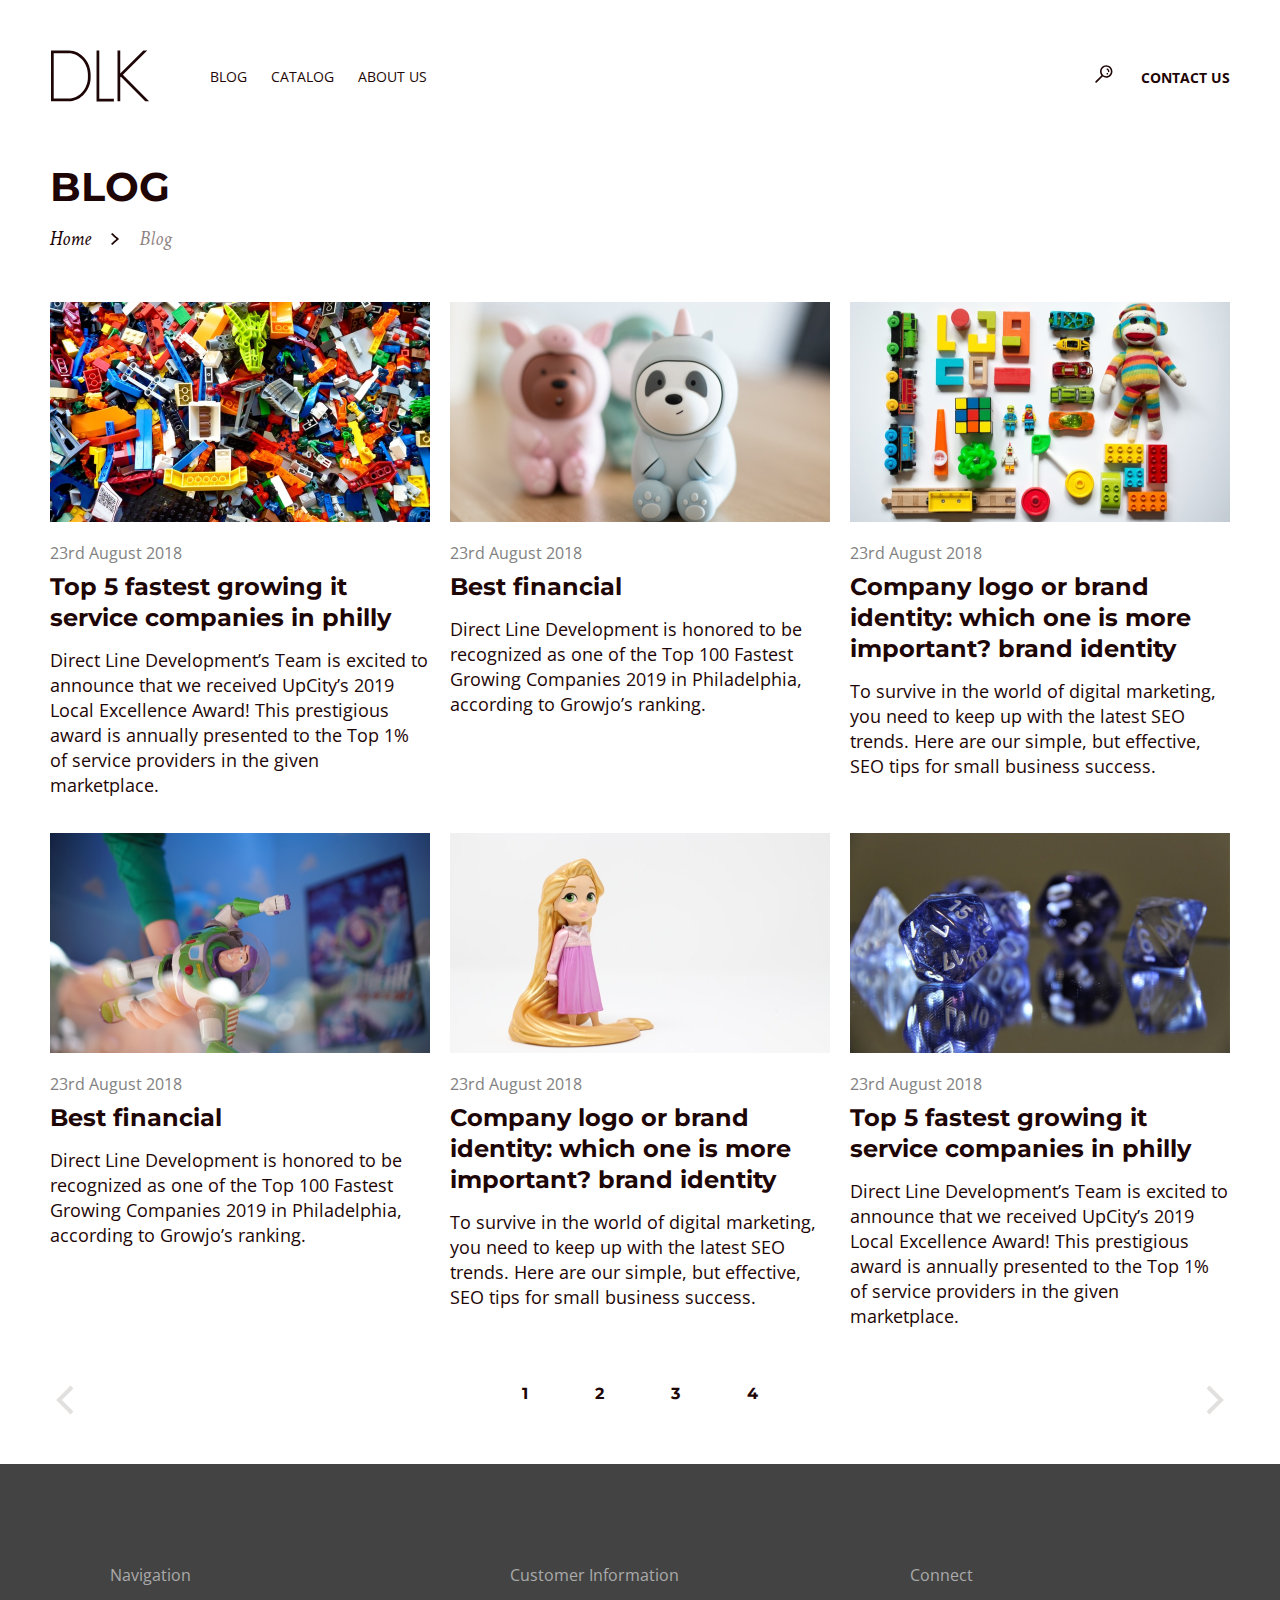
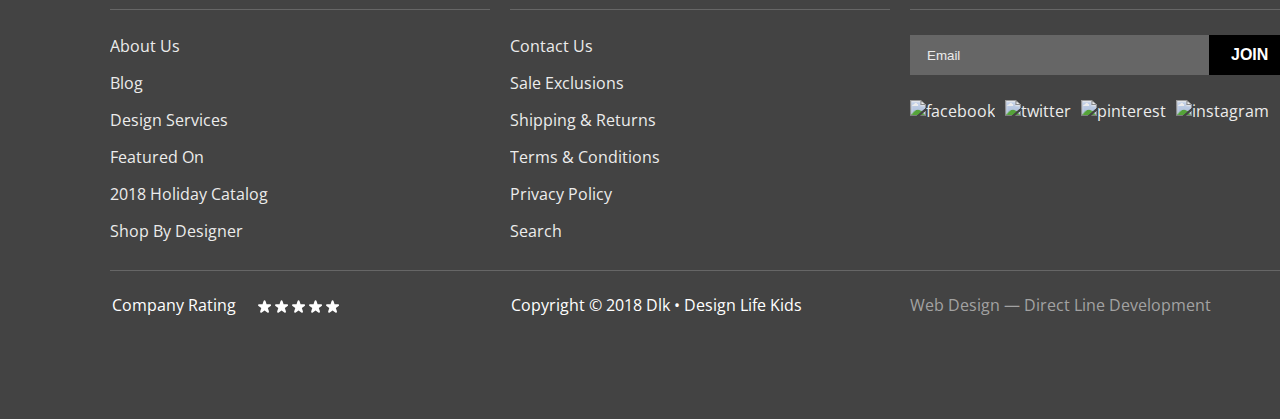
==== commit 5a8f6d7f: "Дз8" ====
--- a/pages/blog.html
+++ b/pages/blog.html
@@ -1,5 +1,6 @@
 <!DOCTYPE html>
 <html lang="en">
+
 <head>
   <meta charset="UTF-8" />
   <meta http-equiv="X-UA-Compatible" content="IE=edge" />
@@ -9,25 +10,18 @@
     href="https://fonts.googleapis.com/css2?family=Crimson+Text:ital@1&family=Montserrat:wght@200;700&family=Open+Sans:wght@400;700&display=swap"
     rel="stylesheet" />
   <link rel="stylesheet" href="./style/normalize.css" />
-  <link rel="stylesheet" href="../style/blog.css" />
-  <link rel="stylesheet" href="../style/common.css" />
+  <link rel="stylesheet" href="../style/blog.min.css" />
+  <link rel="stylesheet" href="../style/common.min.css" />
   <title>Project</title>
 </head>
+
 <body>
   <header class="header">
     <div class="container">
       <div class="header__inner">
         <div class="nav__wrapper">
           <a class="logo" href="../index.html">
-            <svg width="100" height="52" viewBox="0 0 100 52" fill="none" xmlns="http://www.w3.org/2000/svg">
-              <path fill-rule="evenodd" clip-rule="evenodd"
-                d="M0.997559 0H19.1259C32.1442 0 41.4377 12.3713 41.4377 24.0356V27.7332C41.4377 39.3974 32.1442 51.7689 19.1259 51.7689H0.997559V0ZM38.6487 24.0356C38.6487 13.5132 30.2391 2.77333 19.1259 2.77333H3.78653V48.9956H19.1259C30.2391 48.9956 38.6487 38.2557 38.6487 27.7333V24.0356Z"
-                fill="#1E0606" />
-              <path d="M47.4805 0H50.2694V49.2267H65.144V52H47.4805V0Z" fill="#1E0606" />
-              <path
-                d="M68.8626 0V51.7689H71.6516V27.3833L72.3362 26.7025L97.1676 51.7689H101.083L74.3083 24.7414L99.1893 0H95.2451L71.6516 23.4612V0H68.8626Z"
-                fill="#1E0606" />
-            </svg>
+            <img src="../static/icon/logo.svg" alt="logo" width="100" height="52">
           </a>
           <nav class="nav">
             <ul class="nav__list">
@@ -45,11 +39,7 @@
         </div>
         <div class="contact__wrapper">
           <a class="search__btn" href="#" aria-label="search">
-            <svg width="18" height="18" viewBox="0 0 18 18" fill="none" xmlns="http://www.w3.org/2000/svg">
-              <path
-                d="M11.2614 0.26001C7.83851 0.26001 5.05615 3.08001 5.05615 6.52001C5.05615 7.98001 5.55657 9.30002 6.37727 10.38L0.492277 16.32C0.151988 16.68 0.151988 17.24 0.492277 17.58C0.67243 17.76 0.892618 17.84 1.1128 17.84C1.35301 17.84 1.57319 17.76 1.75334 17.58L7.63834 11.62C8.65921 12.36 9.90026 12.78 11.2414 12.78C14.6643 12.78 17.4467 9.96001 17.4467 6.52001C17.4667 3.06001 14.6843 0.26001 11.2614 0.26001ZM11.2614 11.2C8.71926 11.2 6.65751 9.10001 6.65751 6.52001C6.65751 3.94001 8.71926 1.84001 11.2614 1.84001C13.8036 1.84001 15.8653 3.94001 15.8653 6.52001C15.8653 9.10001 13.8036 11.2 11.2614 11.2ZM14.364 6.60001C14.324 6.94001 14.0238 7.20001 13.6835 7.20001C13.6434 7.20001 13.6234 7.20001 13.5834 7.20001C13.2031 7.14001 12.9428 6.80001 12.9829 6.42001C13.123 5.38001 11.962 4.84001 11.902 4.82001C11.5617 4.66001 11.4015 4.24001 11.5617 3.90001C11.7218 3.56001 12.1221 3.40001 12.4825 3.54001C12.5625 3.56001 14.6443 4.52001 14.364 6.60001ZM12.9028 8.12001C13.0429 8.26001 13.143 8.48002 13.143 8.68002C13.143 8.90002 13.0629 9.10001 12.9028 9.24002C12.7627 9.38002 12.5425 9.48002 12.3423 9.48002C12.1422 9.48002 11.922 9.40001 11.7819 9.24002C11.6417 9.10001 11.5417 8.88002 11.5417 8.68002C11.5417 8.48002 11.6217 8.26001 11.7819 8.12001C11.922 7.98001 12.1422 7.88002 12.3423 7.88002C12.5425 7.88002 12.7427 7.96001 12.9028 8.12001Z"
-                fill="#1E0606" />
-            </svg>
+            <img src="../static/icon/search.svg" alt="search" width="18" height="18">
           </a>
           <a class="contact__us" href="../pages/contactUs.html">Contact us</a>
         </div>
@@ -69,67 +59,67 @@
     </section>
     <section class="posts">
       <div class="container">
-        <div class="posts__wrapper">
-          <h2>Posts</h2>
-          <ul class="posts__list">
-            <li class="posts__list_item">
-              <img class="posts__list_img" src="../static/img/toyConstructor.jpg" alt="constructor">
-              <p class="data__post">23rd August 2018</p>
-              <a class="posts__list_link" href="#">
-                <h3 class="name__post">Top 5 fastest growing it service companies in philly</h3>
-              </a>
-              <p class="text__post">Direct Line Development’s Team is excited to announce that we received UpCity’s 2019
-                Local Excellence Award! This prestigious award is annually presented to the Top 1% of service providers
-                in the given marketplace.</p>
-            </li>
-            <li class="posts__list_item">
-              <img class="posts__list_img" src="../static/img/animalToys.jpg" alt="animal toys">
-              <p class="data__post">23rd August 2018</p>
-              <a class="posts__list_link" href="#">
-                <h3 class="name__post">Best financial</h3>
-              </a>
-              <p class="text__post">Direct Line Development is honored to be recognized as one of the Top 100 Fastest
-                Growing Companies 2019 in Philadelphia, according to Growjo’s ranking.</p>
-            </li>
-            <li class="posts__list_item">
-              <img class="posts__list_img" src="../static/img/childrenToys.jpg" alt="children toys">
-              <p class="data__post">23rd August 2018</p>
-              <a class="posts__list_link" href="#">
-                <h3 class="name__post">Company logo or brand identity: which one is more important? brand identity</h3>
-              </a>
-              <p class="text__post">To survive in the world of digital marketing, you need to keep up with the latest
-                SEO trends. Here are our simple, but effective, SEO tips for small business success.</p>
-            </li>
-            <li class="posts__list_item">
-              <img class="posts__list_img" src="../static/img/cosmonautToys.jpg" alt="cosmonaut">
-              <p class="data__post">23rd August 2018</p>
-              <a class="posts__list_link" href="#">
-                <h3 class="name__post">Best financial</h3>
-              </a>
-              <p class="text__post">Direct Line Development is honored to be recognized as one of the Top 100 Fastest
-                Growing Companies 2019 in Philadelphia, according to Growjo’s ranking.</p>
-            </li>
-            <li class="posts__list_item">
-              <img class="posts__list_img" src="../static/img/rapunzel.jpg" alt="rapunzel">
-              <p class="data__post">23rd August 2018</p>
-              <a class="posts__list_link" href="#">
-                <h3 class="name__post">Company logo or brand identity: which one is more important? brand identity</h3>
-              </a>
-              <p class="text__post">To survive in the world of digital marketing, you need to keep up with the latest
-                SEO trends. Here are our simple, but effective, SEO tips for small business success.</p>
-            </li>
-            <li class="posts__list_item">
-              <img class="posts__list_img" src="../static/img/crystals.jpg" alt="crystals">
-              <p class="data__post">23rd August 2018</p>
-              <a class="posts__list_link" href="#">
-                <h3 class="name__post">Top 5 fastest growing it service companies in philly</h3>
-              </a>
-              <p class="text__post">Direct Line Development’s Team is excited to announce that we received UpCity’s 2019
-                Local Excellence Award! This prestigious award is annually presented to the Top 1% of service providers
-                in the given marketplace.</p>
-            </li>
-          </ul>
-        </div>
+        <h2>Posts</h2>
+        <ul class="posts__list">
+          <li class="posts__list_item">
+            <img class="posts__list_img" src="../static/img/toyConstructor.jpg" alt="constructor" width="380"
+              height="220">
+            <p class="data__post">23rd August 2018</p>
+            <a class="posts__list_link" href="#">
+              <h3 class="name__post">Top 5 fastest growing it service companies in philly</h3>
+            </a>
+            <p class="text__post">Direct Line Development’s Team is excited to announce that we received UpCity’s 2019
+              Local Excellence Award! This prestigious award is annually presented to the Top 1% of service providers
+              in the given marketplace.</p>
+          </li>
+          <li class="posts__list_item">
+            <img class="posts__list_img" src="../static/img/animalToys.jpg" alt="animal toys" width="380" height="220">
+            <p class="data__post">23rd August 2018</p>
+            <a class="posts__list_link" href="#">
+              <h3 class="name__post">Best financial</h3>
+            </a>
+            <p class="text__post">Direct Line Development is honored to be recognized as one of the Top 100 Fastest
+              Growing Companies 2019 in Philadelphia, according to Growjo’s ranking.</p>
+          </li>
+          <li class="posts__list_item">
+            <img class="posts__list_img" src="../static/img/childrenToys.jpg" alt="children toys" width="380"
+              height="220">
+            <p class="data__post">23rd August 2018</p>
+            <a class="posts__list_link" href="#">
+              <h3 class="name__post">Company logo or brand identity: which one is more important? brand identity</h3>
+            </a>
+            <p class="text__post">To survive in the world of digital marketing, you need to keep up with the latest
+              SEO trends. Here are our simple, but effective, SEO tips for small business success.</p>
+          </li>
+          <li class="posts__list_item">
+            <img class="posts__list_img" src="../static/img/cosmonautToys.jpg" alt="cosmonaut" width="380" height="220">
+            <p class="data__post">23rd August 2018</p>
+            <a class="posts__list_link" href="#">
+              <h3 class="name__post">Best financial</h3>
+            </a>
+            <p class="text__post">Direct Line Development is honored to be recognized as one of the Top 100 Fastest
+              Growing Companies 2019 in Philadelphia, according to Growjo’s ranking.</p>
+          </li>
+          <li class="posts__list_item">
+            <img class="posts__list_img" src="../static/img/rapunzel.jpg" alt="rapunzel" width="380" height="220">
+            <p class="data__post">23rd August 2018</p>
+            <a class="posts__list_link" href="#">
+              <h3 class="name__post">Company logo or brand identity: which one is more important? brand identity</h3>
+            </a>
+            <p class="text__post">To survive in the world of digital marketing, you need to keep up with the latest
+              SEO trends. Here are our simple, but effective, SEO tips for small business success.</p>
+          </li>
+          <li class="posts__list_item">
+            <img class="posts__list_img" src="../static/img/crystals.jpg" alt="crystals" width="380" height="220">
+            <p class="data__post">23rd August 2018</p>
+            <a class="posts__list_link" href="#">
+              <h3 class="name__post">Top 5 fastest growing it service companies in philly</h3>
+            </a>
+            <p class="text__post">Direct Line Development’s Team is excited to announce that we received UpCity’s 2019
+              Local Excellence Award! This prestigious award is annually presented to the Top 1% of service providers
+              in the given marketplace.</p>
+          </li>
+        </ul>
       </div>
     </section>
     <section class="pagination container">
@@ -170,7 +160,7 @@
           </ul>
         </section>
         <section class="information">
-          <h3 class=>Customer Information</h3>
+          <h3>Customer Information</h3>
           <p class="text__title">Customer Information</p>
           <ul class="information__list">
             <li class="information__list_item"><a class="information__list_link" href="#">Contact Us</a></li>
@@ -195,50 +185,22 @@
             <ul class="social__list">
               <li class="social__list_item">
                 <a href="https://facebook.com/">
-                  <svg width="30" height="30" viewBox="0 0 30 30" fill="none" xmlns="http://www.w3.org/2000/svg">
-                    <path fill-rule="evenodd" clip-rule="evenodd"
-                      d="M0 15C0 6.71573 6.71573 0 15 0C23.2843 0 30 6.71573 30 15C30 23.2843 23.2843 30 15 30C6.71573 30 0 23.2843 0 15Z"
-                      fill="#666666" />
-                    <path fill-rule="evenodd" clip-rule="evenodd"
-                      d="M18.5527 10.3672H16.2967C16.0307 10.3672 15.7337 10.7172 15.7337 11.1852V12.8142H18.5527V15.1352H15.7337V22.1052H13.0707V15.1352H10.6577V12.8142H13.0707V11.4472C13.0707 9.48823 14.4317 7.89423 16.2967 7.89423H18.5527V10.3672Z"
-                      fill="white" />
-                  </svg>
+                  <img src="./static/icon/facebook.svg" alt="facebook" width="30" height="30">
                 </a>
               </li>
               <li class="social__list_item">
                 <a class="social__list_link" href="https://twitter.com/">
-                  <svg width="30" height="30" viewBox="0 0 30 30" fill="none" xmlns="http://www.w3.org/2000/svg">
-                    <path fill-rule="evenodd" clip-rule="evenodd"
-                      d="M0 15C0 6.71573 6.71573 0 15 0C23.2843 0 30 6.71573 30 15C30 23.2843 23.2843 30 15 30C6.71573 30 0 23.2843 0 15Z"
-                      fill="#666666" />
-                    <path fill-rule="evenodd" clip-rule="evenodd"
-                      d="M21.1006 12.2891C21.1056 12.4161 21.1096 12.5431 21.1096 12.6721C21.1096 16.5761 18.1366 21.0781 12.7026 21.0781C11.0346 21.0781 9.48058 20.5881 8.17358 19.7501C8.40658 19.7771 8.64158 19.7911 8.87958 19.7911C10.2636 19.7911 11.5376 19.3181 12.5486 18.5251C11.2556 18.5021 10.1656 17.6481 9.78758 16.4751C9.96858 16.5101 10.1546 16.5271 10.3446 16.5271C10.6136 16.5271 10.8746 16.4921 11.1226 16.4241C9.77158 16.1521 8.75158 14.9591 8.75158 13.5271V13.4901C9.15058 13.7111 9.60758 13.8441 10.0916 13.8591C9.29858 13.3301 8.77758 12.4261 8.77758 11.4001C8.77758 10.8591 8.92258 10.3521 9.17658 9.91612C10.6326 11.7031 12.8106 12.8791 15.2656 13.0021C15.2156 12.7851 15.1906 12.5601 15.1906 12.3281C15.1906 10.6971 16.5126 9.37512 18.1446 9.37512C18.9936 9.37512 19.7616 9.73212 20.2996 10.3071C20.9736 10.1761 21.6056 9.93012 22.1766 9.59012C21.9556 10.2811 21.4886 10.8591 20.8766 11.2251C21.4746 11.1541 22.0446 10.9961 22.5756 10.7601C22.1776 11.3521 21.6776 11.8731 21.1006 12.2891Z"
-                      fill="white" />
-                  </svg>
+                  <img src="./static/icon/twitter.svg" alt="twitter" width="30" height="30">
                 </a>
               </li>
               <li class="social__list_item">
                 <a class="social__list_link" href="https://ru.pinterest.com/">
-                  <svg width="30" height="30" viewBox="0 0 30 30" fill="none" xmlns="http://www.w3.org/2000/svg">
-                    <path fill-rule="evenodd" clip-rule="evenodd"
-                      d="M0 15C0 6.71573 6.71573 0 15 0C23.2843 0 30 6.71573 30 15C30 23.2843 23.2843 30 15 30C6.71573 30 0 23.2843 0 15Z"
-                      fill="#666666" />
-                    <path fill-rule="evenodd" clip-rule="evenodd"
-                      d="M15.0005 7C10.5825 7 7 10.5816 7 15.0005C7 18.2754 8.97001 21.0902 11.7896 22.3273C11.767 21.7694 11.7858 21.0977 11.9279 20.49C12.0821 19.8408 12.9571 16.1313 12.9571 16.1313C12.9571 16.1313 12.7021 15.6205 12.7021 14.865C12.7021 13.6796 13.3898 12.7943 14.245 12.7943C14.9722 12.7943 15.3241 13.3409 15.3241 13.9957C15.3241 14.7267 14.8575 15.8208 14.6176 16.8341C14.4172 17.6836 15.0428 18.3751 15.8801 18.3751C17.3957 18.3751 18.4165 16.4286 18.4165 14.1218C18.4165 12.3691 17.2358 11.0567 15.088 11.0567C12.6617 11.0567 11.1498 12.8658 11.1498 14.8866C11.1498 15.5847 11.3549 16.0758 11.6767 16.4559C11.8253 16.6318 11.8451 16.7014 11.7914 16.9027C11.7538 17.0486 11.6654 17.4042 11.6287 17.5444C11.5751 17.7466 11.4114 17.82 11.2288 17.7448C10.1102 17.2885 9.58999 16.0645 9.58999 14.6881C9.58999 12.4161 11.5064 9.68972 15.3072 9.68972C18.3619 9.68972 20.3724 11.9015 20.3724 14.2732C20.3724 17.4117 18.6282 19.7562 16.0551 19.7562C15.1924 19.7562 14.3795 19.2895 14.1011 18.7599C14.1011 18.7599 13.6363 20.6029 13.5385 20.9585C13.3691 21.5747 13.037 22.1919 12.7332 22.6717C13.4529 22.8843 14.213 23 15.0005 23C19.4184 23 23 19.4184 23 15.0005C23 10.5816 19.4184 7 15.0005 7Z"
-                      fill="white" />
-                  </svg>
+                  <img src="./static/icon/pinterest.svg" alt="pinterest" width="30" height="30">
                 </a>
               </li>
               <li class="social__list_item">
                 <a class="social__list_link" href="https://instagram.com/">
-                  <svg width="30" height="30" viewBox="0 0 30 30" fill="none" xmlns="http://www.w3.org/2000/svg">
-                    <path fill-rule="evenodd" clip-rule="evenodd"
-                      d="M0 15C0 6.71573 6.71573 0 15 0C23.2843 0 30 6.71573 30 15C30 23.2843 23.2843 30 15 30C6.71573 30 0 23.2843 0 15Z"
-                      fill="#666666" />
-                    <path fill-rule="evenodd" clip-rule="evenodd"
-                      d="M15 7C12.8273 7 12.5549 7.0092 11.7016 7.04813C10.8501 7.08697 10.2686 7.22223 9.7597 7.42C9.23363 7.62443 8.7875 7.89797 8.3427 8.3427C7.89797 8.7875 7.62443 9.23363 7.42 9.7597C7.22223 10.2686 7.08697 10.8501 7.04813 11.7016C7.0092 12.5549 7 12.8273 7 15C7 17.1727 7.0092 17.4451 7.04813 18.2984C7.08697 19.1499 7.22223 19.7314 7.42 20.2403C7.62443 20.7664 7.89797 21.2125 8.3427 21.6573C8.7875 22.102 9.23363 22.3756 9.7597 22.58C10.2686 22.7778 10.8501 22.913 11.7016 22.9519C12.5549 22.9908 12.8273 23 15 23C17.1727 23 17.4451 22.9908 18.2984 22.9519C19.1499 22.913 19.7314 22.7778 20.2403 22.58C20.7664 22.3756 21.2125 22.102 21.6573 21.6573C22.102 21.2125 22.3756 20.7664 22.58 20.2403C22.7778 19.7314 22.913 19.1499 22.9519 18.2984C22.9908 17.4451 23 17.1727 23 15C23 12.8273 22.9908 12.5549 22.9519 11.7016C22.913 10.8501 22.7778 10.2686 22.58 9.7597C22.3756 9.23363 22.102 8.7875 21.6573 8.3427C21.2125 7.89797 20.7664 7.62443 20.2403 7.42C19.7314 7.22223 19.1499 7.08697 18.2984 7.04813C17.4451 7.0092 17.1727 7 15 7ZM15 8.44143C17.1361 8.44143 17.3891 8.4496 18.2327 8.4881C19.0127 8.52367 19.4363 8.65397 19.7182 8.76353C20.0916 8.90867 20.3581 9.08203 20.638 9.362C20.918 9.6419 21.0913 9.9084 21.2365 10.2818C21.346 10.5637 21.4763 10.9873 21.5119 11.7673C21.5504 12.6109 21.5586 12.8639 21.5586 15C21.5586 17.1361 21.5504 17.3891 21.5119 18.2327C21.4763 19.0127 21.346 19.4363 21.2365 19.7182C21.0913 20.0916 20.918 20.3581 20.638 20.638C20.3581 20.918 20.0916 21.0913 19.7182 21.2365C19.4363 21.346 19.0127 21.4763 18.2327 21.5119C17.3892 21.5504 17.1363 21.5586 15 21.5586C12.8637 21.5586 12.6108 21.5504 11.7673 21.5119C10.9873 21.4763 10.5637 21.346 10.2818 21.2365C9.9084 21.0913 9.64193 20.918 9.36197 20.638C9.08207 20.3581 8.90867 20.0916 8.76353 19.7182C8.65397 19.4363 8.52367 19.0127 8.4881 18.2327C8.4496 17.3891 8.44143 17.1361 8.44143 15C8.44143 12.8639 8.4496 12.6109 8.4881 11.7673C8.52367 10.9873 8.65397 10.5637 8.76353 10.2818C8.90867 9.9084 9.08203 9.6419 9.36197 9.362C9.64193 9.08203 9.9084 8.90867 10.2818 8.76353C10.5637 8.65397 10.9873 8.52367 11.7673 8.4881C12.6109 8.4496 12.8639 8.44143 15 8.44143ZM10.8919 15C10.8919 12.7311 12.7311 10.8919 15 10.8919C17.2689 10.8919 19.1081 12.7311 19.1081 15C19.1081 17.2689 17.2689 19.1081 15 19.1081C12.7311 19.1081 10.8919 17.2689 10.8919 15ZM15 17.6667C13.5272 17.6667 12.3333 16.4728 12.3333 15C12.3333 13.5272 13.5272 12.3333 15 12.3333C16.4728 12.3333 17.6667 13.5272 17.6667 15C17.6667 16.4728 16.4728 17.6667 15 17.6667ZM19.2704 11.6896C19.8006 11.6896 20.2304 11.2598 20.2304 10.7296C20.2304 10.1994 19.8006 9.76957 19.2704 9.76957C18.7402 9.76957 18.3104 10.1994 18.3104 10.7296C18.3104 11.2598 18.7402 11.6896 19.2704 11.6896Z"
-                      fill="white" />
-                  </svg>
+                  <img src="./static/icon/instagram.svg" alt="instagram" width="30" height="30">
                 </a>
               </li>
             </ul>
--- a/style/blog.min.css
+++ b/style/blog.min.css
@@ -0,0 +1 @@
+.posts{margin-bottom:20px}.posts h2{display:none}.posts__list{display:flex;flex-wrap:wrap;justify-content:space-between}.posts__list_item{width:380px;margin-bottom:20px}.posts__list_img{margin-bottom:15px}.data__post{margin-bottom:7px;color:#818181}.posts__list_link{color:#1E0606}.posts__list_link:hover{text-decoration-line:underline;transition:.3s}.posts__list_link:active{text-decoration-line:underline}.name__post{font-weight:700;font-size:24px;line-height:31px;text-transform:none;margin-bottom:15px}.text__post{font-size:18px;line-height:25px;margin-bottom:15px}--- a/style/common.min.css
+++ b/style/common.min.css
@@ -0,0 +1 @@
+*{box-sizing:border-box}body{font-family:"Open Sans",sans-serif;font-style:normal;font-weight:400;font-size:16px;line-height:22px;color:#1E0606;margin:0;padding:0}.container{max-width:1180px;margin:auto}h1,h2,h3{font-family:"Montserrat",sans-serif;font-style:normal;font-weight:700;font-size:40px;line-height:49px;text-transform:uppercase;margin:0;padding:0}.title__two{font-size:38px;line-height:46px}.title__tree{font-size:24px;line-height:31px;text-transform:none}.subtitle{font-family:"Crimson Text",sans-serif;font-style:italic;font-weight:400;font-size:20px;line-height:26px;color:#1e0606}ul{padding:0;margin:0}li{list-style-type:none}a{text-decoration:none;display:inline-block;margin:0}p{margin:0;padding:0}.header{line-height:19px;font-size:14px;text-transform:uppercase;position:sticky;top:0;background:#FFF;z-index:10;padding:5px 0}.header__inner{display:flex;margin-top:45px;margin-bottom:35px;align-items:center;justify-content:space-between}.nav__wrapper{display:flex;align-items:center}.logo{width:100px;height:52px}.logo:hover{opacity:.5;transition:.3s}.logo:active{opacity:.1;transition:.3s}.nav__list{margin-left:50px}.nav__list_item{margin-left:10px;margin-right:10px;display:inline-block}.nav__list_item:hover{opacity:.5;transition:.3s}.nav__list_item:active{opacity:.1;transition:.3s}.nav__list_link{color:#1e0606}.search__btn{margin-right:24px}.contact__us{font-weight:700;color:#1e0606}.contact__us:hover{opacity:.5;transition:.3s}.contact__us:active{opacity:.1;transition:.3s}.search__btn:hover{opacity:.5;transition:.3s}.search__btn:active{opacity:.1;transition:.3s}.section__breadcrumbs{margin:20px 0 50px}.breadcrumbs{display:flex;margin-top:15px}.breadcrumbs li:nth-last-child(1){opacity:.5}.breadcrumbs__list_item{margin-right:20px}.breadcrumbs__list_link{color:#1E0606}.breadcrumbs__list_link:hover{opacity:.5}.custom__checkbox{position:absolute;z-index:-1;opacity:0}.custom__checkbox+label{display:inline-flex;align-items:center;user-select:none}.color__list_item:not(:last-child){margin-bottom:10px}.custom__checkbox+label::before{content:'';display:inline-block;width:16px;height:16px;flex-shrink:0;flex-grow:0;border:2px solid #C29974;border-radius:3px;margin-right:10px}.custom__checkbox:hover+label{text-decoration:underline;transition:.3s}.custom__checkbox:checked+label::before{background-color:#ffff;background-image:url(../static/icon/checked.svg);background-repeat:no-repeat;background-position:right top;background-size:90%}button{border:none}.button{font-weight:700;font-size:16px;line-height:22px;display:inline-block;align-items:center;text-align:center;text-transform:uppercase;color:#fff;background:#000;padding:9px 22px}.button:hover{background-color:#C29974;cursor:pointer;transform:.4s}.button:active{opacity:.4}.button:disabled{background-color:#C7C1C1;opacity:.6}.pagination__wrapper{display:flex;justify-content:space-between;height:20px;margin-bottom:60px}.pagination h3{display:none}.pagination__list{display:flex;align-items:flex-end}.pagination__list .pagination__list_item:not(:last-child){margin-right:67px}.pagination__list_link{font-family:"Montserrat",sans-serif;font-style:normal;font-weight:700;font-size:16px;line-height:20px;text-transform:uppercase;color:#1E0606}.pagination__list_link:hover{color:#AAA;transition:.3s}.pagination__list_link:active{color:#C29974}.pagination__btn{border:none;background:none;opacity:.12;stroke:#1E0606}.pagination__btn:hover{stroke:#C29974;cursor:pointer;opacity:1;transition:.3s}.pagination__btn:active{stroke:#C29974;cursor:pointer;opacity:.7}.form{width:600px;display:inline-block;font-weight:400;font-size:14px;line-height:19px}.input__name{width:600px;height:50px;border:1px solid rgba(0,0,0,0.2)}.input__phone,.input__email{width:290px;height:50px;border:1px solid rgba(0,0,0,0.2)}.input__phone{margin-right:20px}.wrapp{display:flex;justify-content:space-between}.message{resize:none;width:600px;height:150px;overflow:hidden;margin-top:3px;border:1px solid rgba(0,0,0,0.2)}.message:hover{border:1px solid #C29974}.form input:hover{border:1px solid #C29974}.footer{min-width:1400px;height:555px;background:#434343;color:#aaa}.footer__inner{display:flex;padding-top:100px;justify-content:space-between}.footer__inner a{color:#fff;margin-bottom:15px;opacity:.9}.footer__inner a:hover{opacity:.5;transition:.3s}.footer__inner a:active{opacity:.2;transition:.2s}.footer__inner p{color:#aaa}.footer h3{display:none}.text__title::after{content:"";display:block;height:1px;background:#666;margin-top:23px;margin-bottom:25px;width:380px}.social ul{display:flex}.social__list_item{margin-top:25px;margin-right:10px}.connect__input{border:none;height:40px;background:#666;width:299px;margin-right:0}.connect__input::placeholder{color:#ebebeb;padding-top:9px;padding-left:15px}.connect__input:hover{border:1px solid #FFFDFD}.connect__input:active{border:1px solid #FFFDFD}.footer .button{position:absolute;font-size:16px;line-height:22px}.footer__inner_lower{display:flex;justify-content:space-between;color:#fff}.text__web_design{color:#A2A2A2;width:380px}.text__web_design:hover{text-decoration:underline;transition:.3s}.text__copyright{color:#fff;width:380px;margin:0}.border{content:"";display:block;height:1px;background:#666;margin-top:13px;margin-bottom:23px;width:1180px}.rating{border:none;margin-left:0;padding:0;width:380px;height:22px;align-items:center;display:flex;position:relative}.rating:hover .rating__company{color:#C29974}.rating:checked .rating__company{color:#C29974}.rating__company{float:left;margin-right:25px;text-align:center}.rating__group{position:absolute;bottom:0;left:148px;width:82px;height:16px;background-image:url(../static/icon/star.svg);background-size:17px 16px;float:left}.rating__input{appearance:none;position:absolute;align-items:center;left:0;margin:0;bottom:0;height:16px;font-size:inherit;background-size:17px 16px;background-repeat:space repeat-x;cursor:pointer}.rating__input:focus{outline:none}.rating__input:checked{background-image:url(../static/icon/starChecked.svg);background-size:17px 16px;transition:.2s}.rating__input:hover{background-image:url(../static/icon/starHover.svg);transition:.2s}.rating__input:hover~.rating__input{background-image:url(../static/icon/star.svg)}.rating__company:hover{color:#C29974;cursor:pointer}.rating__input:nth-of-type(1){width:17px;z-index:5}.rating__input:nth-of-type(2){width:34px;z-index:4}.rating__input:nth-of-type(3){width:51px;z-index:3}.rating__input:nth-of-type(4){width:68px;z-index:2}.rating__input:nth-of-type(5){width:85px;z-index:1}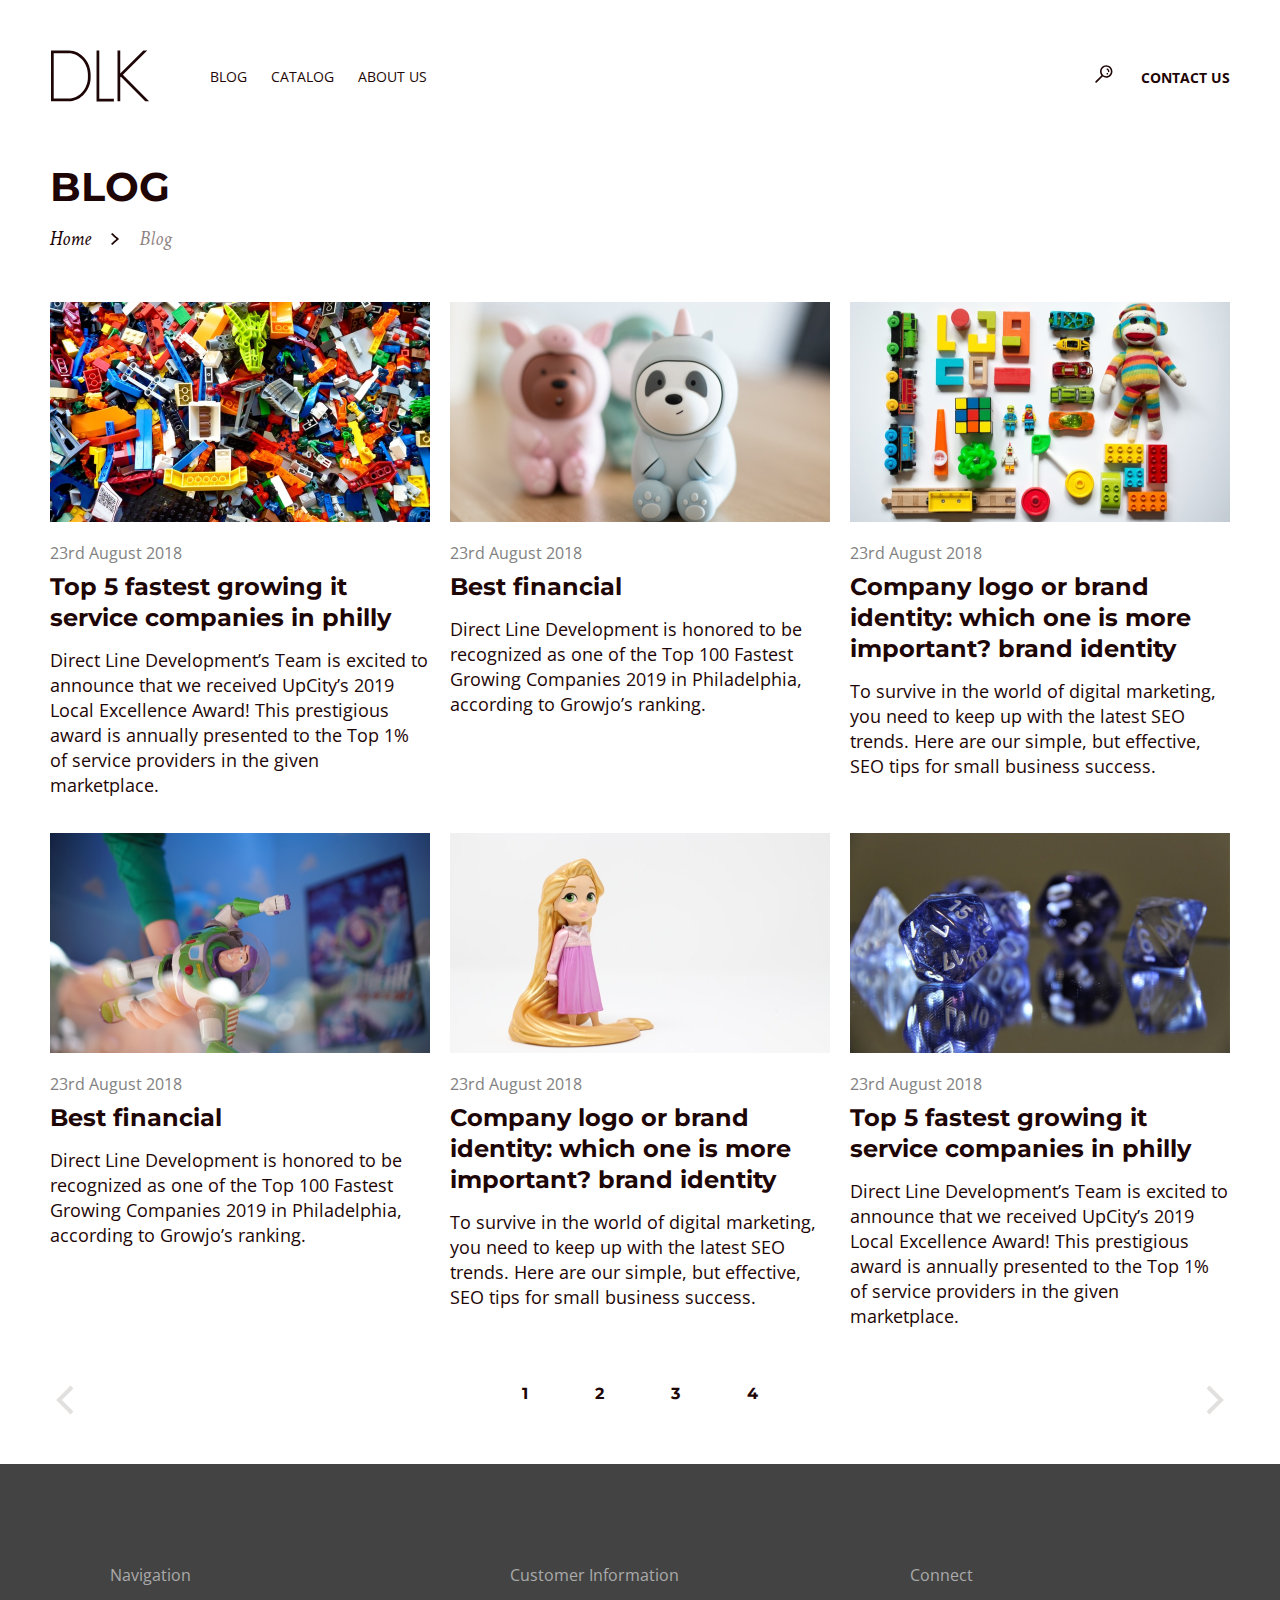
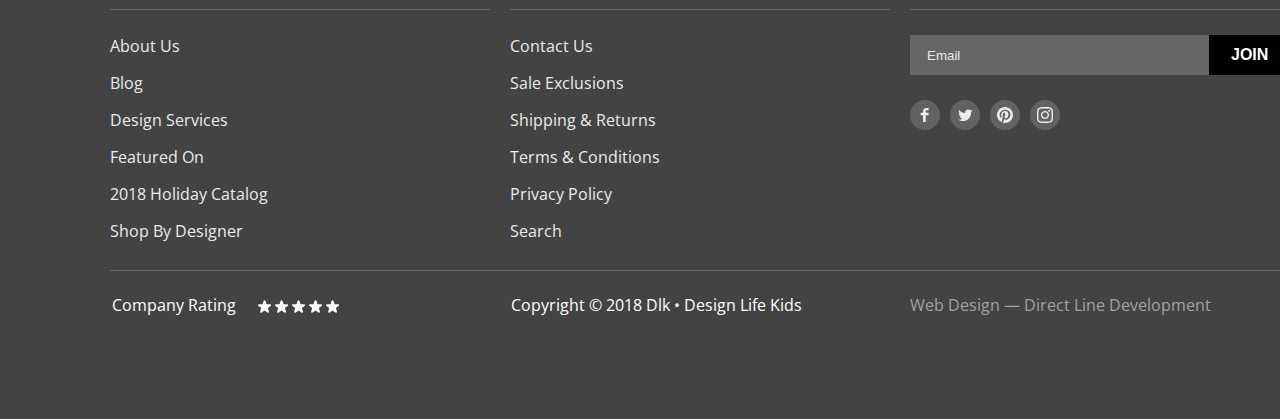
==== commit 7c40f11c: "Дз8" ====
--- a/pages/blog.html
+++ b/pages/blog.html
@@ -185,22 +185,22 @@
             <ul class="social__list">
               <li class="social__list_item">
                 <a href="https://facebook.com/">
-                  <img src="./static/icon/facebook.svg" alt="facebook" width="30" height="30">
+                  <img src="../static/icon/facebook.svg" alt="facebook" width="30" height="30">
                 </a>
               </li>
               <li class="social__list_item">
                 <a class="social__list_link" href="https://twitter.com/">
-                  <img src="./static/icon/twitter.svg" alt="twitter" width="30" height="30">
+                  <img src="../static/icon/twitter.svg" alt="twitter" width="30" height="30">
                 </a>
               </li>
               <li class="social__list_item">
                 <a class="social__list_link" href="https://ru.pinterest.com/">
-                  <img src="./static/icon/pinterest.svg" alt="pinterest" width="30" height="30">
+                  <img src="../static/icon/pinterest.svg" alt="pinterest" width="30" height="30">
                 </a>
               </li>
               <li class="social__list_item">
                 <a class="social__list_link" href="https://instagram.com/">
-                  <img src="./static/icon/instagram.svg" alt="instagram" width="30" height="30">
+                  <img src="../static/icon/instagram.svg" alt="instagram" width="30" height="30">
                 </a>
               </li>
             </ul>
